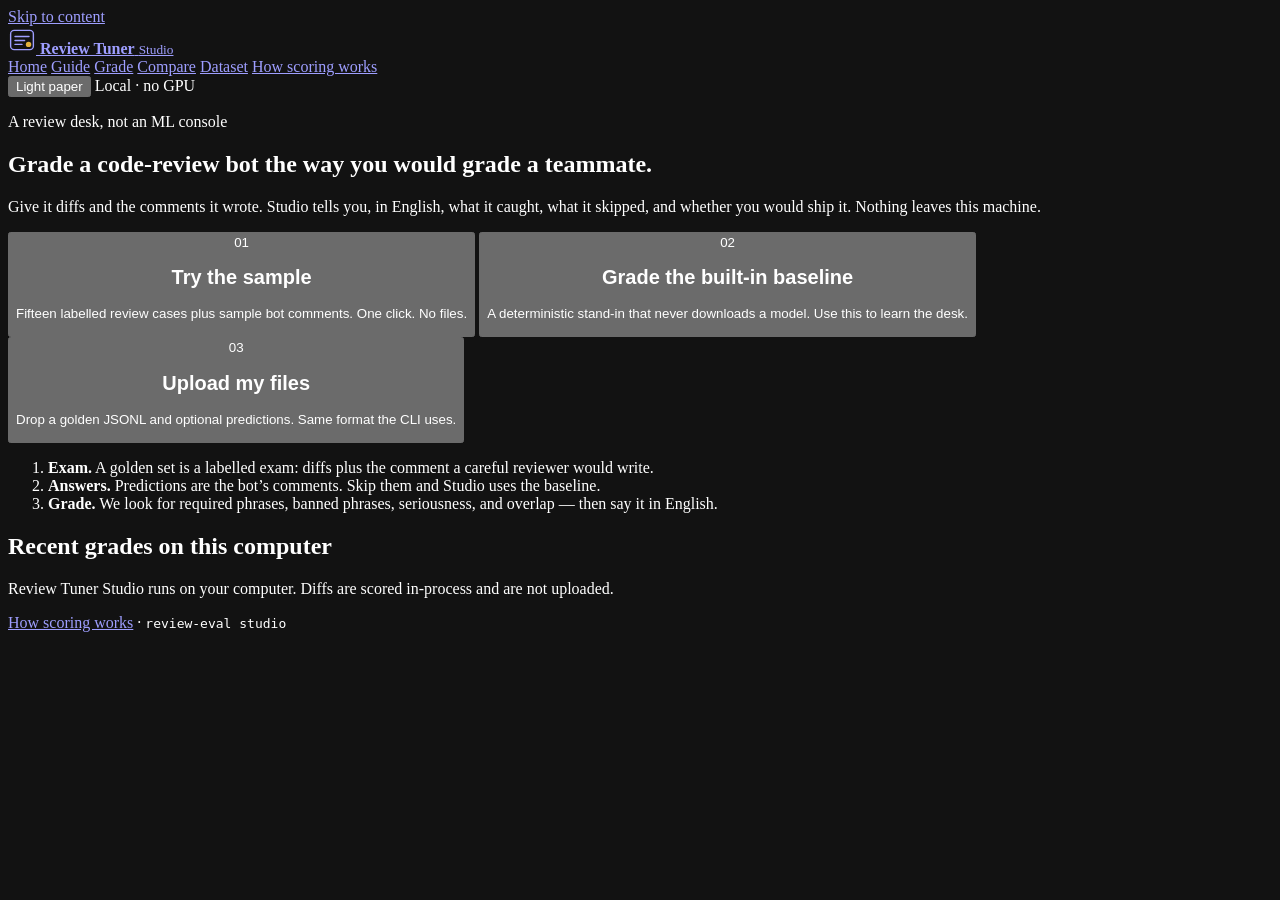
==== src/review_tuner/studio_web/index.html @ aba0672d "Ship Review Tuner Studio 0.6: local eval desk anyone can open Add a stdlib studio UI with sample gra" ====
<!DOCTYPE html>
<html lang="en">
<head>
  <meta charset="utf-8"/>
  <meta name="viewport" content="width=device-width, initial-scale=1"/>
  <meta name="color-scheme" content="dark"/>
  <title>Review Tuner Studio</title>
  <meta name="description" content="Grade a code-review bot the way you would grade a teammate. Local, no GPU required."/>
  <link rel="stylesheet" href="/styles.css"/>
</head>
<body>
  <a class="skip" href="#main">Skip to content</a>
  <div class="grain" aria-hidden="true"></div>
  <div id="toast" class="toast" role="status" aria-live="polite" hidden></div>
  <div id="help-overlay" class="help-overlay" hidden>
    <article class="panel">
      <h2>Keyboard</h2>
      <p><kbd>?</kbd> this sheet · <kbd>J</kbd>/<kbd>K</kbd> examples · <kbd>Esc</kbd> close</p>
      <p>Click a heatmap cell to filter language and severity. Click a table header to sort.</p>
      <button class="primary" type="button" id="help-close">Got it</button>
    </article>
  </div>

  <header class="top">
    <a class="brand" href="#/" aria-label="Review Tuner Studio home">
      <span class="mark" aria-hidden="true">
        <svg viewBox="0 0 32 32" width="28" height="28">
          <rect x="3" y="5" width="26" height="22" rx="4" fill="none" stroke="currentColor" stroke-width="1.6"/>
          <path d="M8 12h16M8 16.5h11M8 21h8" stroke="currentColor" stroke-width="1.6" stroke-linecap="round"/>
          <circle cx="23.5" cy="21" r="3.1" fill="#e3b23c"/>
        </svg>
      </span>
      <span>
        <strong>Review Tuner</strong>
        <small>Studio</small>
      </span>
    </a>
    <nav class="nav" aria-label="Primary">
      <a href="#/" data-nav="home">Home</a>
      <a href="#/guide" data-nav="guide">Guide</a>
      <a href="#/grade" data-nav="grade">Grade</a>
      <a href="#/compare" data-nav="compare">Compare</a>
      <a href="#/dataset" data-nav="dataset">Dataset</a>
      <a href="#/how" data-nav="how">How scoring works</a>
    </nav>
    <div class="top-meta">
      <button class="ghost" type="button" id="theme-toggle" aria-pressed="false">Light paper</button>
      <span class="pill" id="health-pill">Local · no GPU</span>
    </div>
  </header>

  <main id="main">
    <section id="view-home" class="view" data-view="home">
      <p class="kicker">A review desk, not an ML console</p>
      <h1>Grade a code-review bot the way you would grade a teammate.</h1>
      <p class="lede">
        Give it diffs and the comments it wrote. Studio tells you, in English, what it caught,
        what it skipped, and whether you would ship it. Nothing leaves this machine.
      </p>
      <div class="doors">
        <button class="door" data-action="sample" type="button">
          <span class="door-index">01</span>
          <h2>Try the sample</h2>
          <p>Fifteen labelled review cases plus sample bot comments. One click. No files.</p>
        </button>
        <button class="door" data-action="baseline" type="button">
          <span class="door-index">02</span>
          <h2>Grade the built-in baseline</h2>
          <p>A deterministic stand-in that never downloads a model. Use this to learn the desk.</p>
        </button>
        <button class="door" data-action="goto-grade" type="button">
          <span class="door-index">03</span>
          <h2>Upload my files</h2>
          <p>Drop a golden JSONL and optional predictions. Same format the CLI uses.</p>
        </button>
      </div>
      <ol class="steps">
        <li><strong>Exam.</strong> A golden set is a labelled exam: diffs plus the comment a careful reviewer would write.</li>
        <li><strong>Answers.</strong> Predictions are the bot’s comments. Skip them and Studio uses the baseline.</li>
        <li><strong>Grade.</strong> We look for required phrases, banned phrases, seriousness, and overlap — then say it in English.</li>
      </ol>
      <h2 class="subhead">Recent grades on this computer</h2>
      <div id="run-history" class="history"></div>
    </section>

    <section id="view-guide" class="view" hidden data-view="guide">
      <p class="kicker">Guide</p>
      <h1>Four steps. No model required.</h1>
      <ol class="guide-steps">
        <li>
          <h2>1. An exam, not a prompt</h2>
          <p>A golden set is a list of code diffs with the comment a careful reviewer would write, plus a few phrases that comment must mention.</p>
        </li>
        <li>
          <h2>2. The bot’s answers</h2>
          <p>Predictions are those comments. If you do not have a model, Studio uses a built-in baseline that only looks at keywords in the diff.</p>
        </li>
        <li>
          <h2>3. A letter grade, in English</h2>
          <p>We do not require word-for-word match. We ask: did it mention the required facts, avoid banned nits, and get the seriousness right?</p>
        </li>
        <li>
          <h2>4. Open the worst example first</h2>
          <p>The inspector shows the diff, the expected comment, what the bot wrote, and which required phrases it skipped.</p>
        </li>
      </ol>
      <button class="primary" type="button" data-action="sample">Try the sample now</button>
    </section>

    <section id="view-grade" class="view" hidden data-view="grade">
      <p class="kicker">Grade</p>
      <h1>Set the exam, then sit the bot.</h1>
      <form id="grade-form" class="grade-layout">
        <fieldset class="panel">
          <legend>Golden set</legend>
          <p class="hint">The labelled exam. JSONL or a JSON array. Each row needs <code>id</code>, <code>diff</code>, and <code>expected_comment</code>.</p>
          <div class="choice-row">
            <label><input type="radio" name="golden-source" value="sample" checked/> Bundled sample</label>
            <label><input type="radio" name="golden-source" value="file"/> File</label>
            <label><input type="radio" name="golden-source" value="paste"/> Paste</label>
          </div>
          <input id="golden-file" type="file" accept=".jsonl,.json,application/json,text/plain" hidden/>
          <textarea id="golden-paste" class="code-input" hidden rows="10" placeholder='{"id":"ex-1","language":"python","file_path":"a.py","context":"...","diff":"...","expected_comment":"...","severity":"high","tags":["security"],"rubric":{"must_mention":["auth"],"avoid":["style"]}}'></textarea>
          <p class="hint" id="golden-paste-status" hidden></p>
        </fieldset>
        <fieldset class="panel">
          <legend>What wrote the comments?</legend>
          <p class="hint">Leave this on baseline if you do not have a model yet. Anyone can complete a run.</p>
          <div class="choice-row">
            <label><input type="radio" name="pred-source" value="baseline" checked/> Built-in baseline</label>
            <label><input type="radio" name="pred-source" value="sample"/> Sample predictions</label>
            <label><input type="radio" name="pred-source" value="file"/> File</label>
            <label><input type="radio" name="pred-source" value="paste"/> Paste</label>
          </div>
          <input id="pred-file" type="file" accept=".jsonl,.json,application/json,text/plain" hidden/>
          <textarea id="pred-paste" class="code-input" hidden rows="8" placeholder='{"id":"ex-1","prediction":"Please restore the expires_at check.","severity":"high","tags":["security"]}'></textarea>
          <p class="hint" id="pred-paste-status" hidden></p>
        </fieldset>
        <fieldset class="panel advanced-box">
          <legend>Filters &amp; gate <span class="quiet">(optional)</span></legend>
          <div class="field-grid">
            <label>Language <input name="language" type="text" placeholder="python"/></label>
            <label>Severity <input name="severity" type="text" placeholder="high"/></label>
            <label>Tag <input name="tag" type="text" placeholder="security"/></label>
            <label>Pass if overall ≥ <input name="threshold" type="number" min="0" max="1" step="0.01" value="0.60"/></label>
          </div>
        </fieldset>
        <div class="run-row">
          <button class="primary" type="submit">Grade this run</button>
          <p class="hint" id="grade-status" role="status"></p>
        </div>
      </form>
    </section>

    <section id="view-run" class="view" hidden data-view="run">
      <p class="kicker">Results</p>
      <div id="run-hero" class="hero"></div>
      <p id="run-story" class="story"></p>
      <div class="run-actions">
        <button class="ghost" type="button" id="copy-story">Copy the English summary</button>
        <button class="ghost" type="button" id="download-run">Download this run as JSON</button>
        <button class="ghost" type="button" id="download-html">Download HTML report</button>
        <button class="ghost" type="button" id="download-badge">Download badge SVG</button>
        <span class="hint" id="run-keys">Keys: <kbd>J</kbd> next · <kbd>K</kbd> previous · <kbd>Esc</kbd> close inspector</span>
      </div>
      <div id="run-warning" class="banner" hidden></div>
      <label class="gate-slider">Pass if overall ≥ <strong id="gate-value">60%</strong>
        <input id="gate-slider" type="range" min="0" max="100" value="60"/>
      </label>
      <div id="histogram" class="histogram"></div>
      <div id="by-tag" class="chips"></div>
      <div id="confusion" class="table-wrap"></div>
      <div class="split">
        <article id="start-here" class="panel start-here"></article>
        <article class="panel">
          <h2>Required phrases the bot skipped</h2>
          <div id="missed-phrases" class="chips"></div>
          <h2 class="subhead">Language × seriousness</h2>
          <div id="heatmap" class="heatmap"></div>
        </article>
      </div>
      <article class="panel">
        <div class="table-head">
          <h2>Every example</h2>
          <div class="filters">
            <label class="sr">Filter by language <input id="filter-language" type="text" placeholder="language"/></label>
            <label class="sr">Filter by severity <input id="filter-severity" type="text" placeholder="severity"/></label>
            <label class="sr">Filter by tag <input id="filter-tag" type="text" placeholder="tag"/></label>
            <label class="sr">Find an id <input id="filter-id" type="search" placeholder="golden-00"/></label>
            <label class="check"><input id="filter-failures" type="checkbox"/> Failures only</label>
          </div>
        </div>
        <div class="table-wrap">
          <table id="example-table">
            <thead>
              <tr>
                <th data-sort="id">ID</th>
                <th data-sort="language">Lang</th>
                <th data-sort="severity">Severity</th>
                <th data-sort="verdict">Verdict</th>
                <th data-sort="grade">Grade</th>
                <th data-sort="must_mention_recall">Required</th>
                <th data-sort="composite">Overall</th>
              </tr>
            </thead>
            <tbody></tbody>
          </table>
        </div>
      </article>
      <aside id="inspector" class="inspector" hidden></aside>
      <details class="panel advanced-metrics">
        <summary>Advanced numbers</summary>
        <p class="hint">These are the ingredients of the letter grade. You do not need them to use Studio.</p>
        <div id="metric-table"></div>
      </details>
    </section>

    <section id="view-compare" class="view" hidden data-view="compare">
      <p class="kicker">Compare</p>
      <h1>Did this run get better or worse?</h1>
      <form id="compare-form" class="grade-layout">
        <fieldset class="panel">
          <legend>Golden set</legend>
          <div class="choice-row">
            <label><input type="radio" name="cmp-golden" value="sample" checked/> Bundled sample</label>
            <label><input type="radio" name="cmp-golden" value="file"/> File</label>
          </div>
          <input id="cmp-golden-file" type="file" accept=".jsonl,.json,text/plain"/>
        </fieldset>
        <fieldset class="panel">
          <legend>Predictions A</legend>
          <p class="hint">Often the previous adapter, or the baseline.</p>
          <input id="cmp-a-file" type="file" accept=".jsonl,.json,text/plain"/>
        </fieldset>
        <fieldset class="panel">
          <legend>Predictions B</legend>
          <p class="hint">The new comments you hope are better.</p>
          <input id="cmp-b-file" type="file" accept=".jsonl,.json,text/plain"/>
        </fieldset>
        <div class="run-row">
          <button class="primary" type="submit">Compare A → B</button>
          <button class="ghost" type="button" id="compare-sample">Compare sample vs baseline</button>
        </div>
      </form>
      <p class="hint">No files? Use “Compare sample vs baseline” — that is the one-click tour.</p>
      <div id="compare-out"></div>
    </section>

    <section id="view-dataset" class="view" hidden data-view="dataset">
      <p class="kicker">Dataset</p>
      <h1>Is this golden set ready to grade against?</h1>
      <p class="lede">The linter catches duplicate ids, empty diffs, and required phrases that are also banned. Warnings are suggestions, not blockers.</p>
      <form id="lint-form" class="grade-layout">
        <fieldset class="panel">
          <legend>Golden JSONL</legend>
          <div class="choice-row">
            <label><input type="radio" name="lint-source" value="sample" checked/> Bundled sample</label>
            <label><input type="radio" name="lint-source" value="file"/> File</label>
            <label><input type="radio" name="lint-source" value="paste"/> Paste</label>
          </div>
          <input id="lint-file" type="file" accept=".jsonl,.json,text/plain" hidden/>
          <textarea id="lint-paste" class="code-input" hidden rows="12"></textarea>
          <p class="hint" id="lint-paste-status" hidden></p>
          <div class="run-row">
            <button class="primary" type="submit">Lint dataset</button>
            <button class="ghost" type="button" id="starter-row">Insert a starter row</button>
          </div>
        </fieldset>
      </form>
      <div id="lint-out"></div>
    </section>

    <section id="view-how" class="view" hidden data-view="how">
      <p class="kicker">How scoring works</p>
      <h1>Plain language first, then the formula.</h1>
      <div id="glossary" class="glossary"></div>
      <article class="panel">
        <h2>The overall number</h2>
        <p>
          Exact string match is too brittle for review comments, so Studio mixes several signals.
          Required phrases carry more weight than word overlap, because catching the bug matters more
          than sounding like the reference sentence.
        </p>
        <div id="weights" class="weights"></div>
      </article>
      <article class="panel">
        <h2>What “must mention” actually does</h2>
        <p>
          We lowercase the comment, turn punctuation into spaces, and ask whether each required phrase
          appears as a substring. “Expired refresh tokens” matches “this no longer rejects expired refresh tokens”.
          It will not match a clever paraphrase that never uses those words — that is a known limit, not a secret.
        </p>
      </article>
    </section>
  </main>

  <footer class="foot">
    <p>Review Tuner Studio runs on your computer. Diffs are scored in-process and are not uploaded.</p>
    <p><a href="#/how">How scoring works</a> · <code>review-eval studio</code></p>
  </footer>

  <script src="/app.js"></script>
</body>
</html>
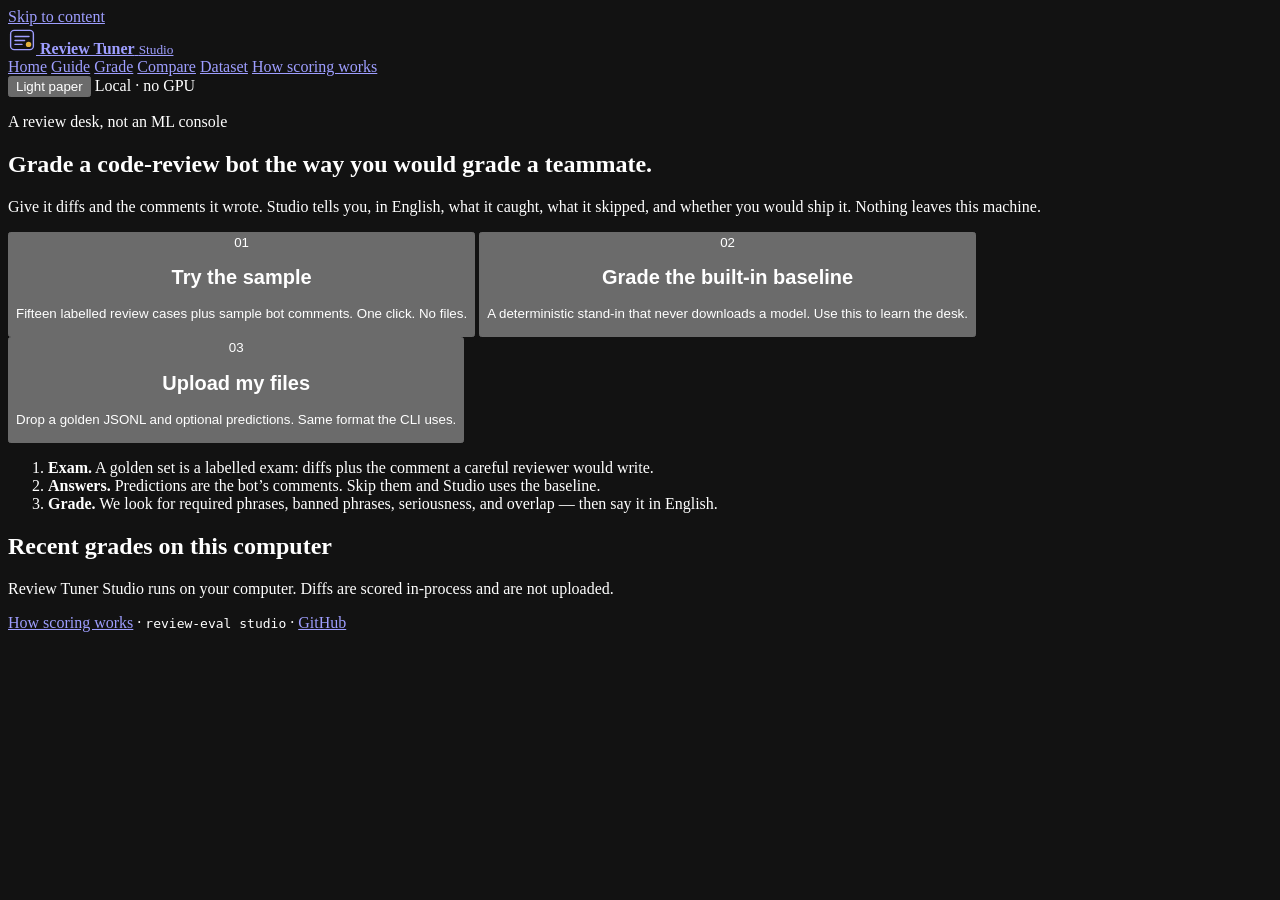
==== commit 2ecf540a: "Point README and studio at the GitHub main product Clone URL, version 0.6.1, and a GitHub link in th" ====
--- a/src/review_tuner/studio_web/index.html
+++ b/src/review_tuner/studio_web/index.html
@@ -296,7 +296,8 @@
 
   <footer class="foot">
     <p>Review Tuner Studio runs on your computer. Diffs are scored in-process and are not uploaded.</p>
-    <p><a href="#/how">How scoring works</a> · <code>review-eval studio</code></p>
+    <p><a href="#/how">How scoring works</a> · <code>review-eval studio</code> ·
+      <a href="https://github.com/Sebby1770/qlora-code-review-eval-harness">GitHub</a></p>
   </footer>
 
   <script src="/app.js"></script>
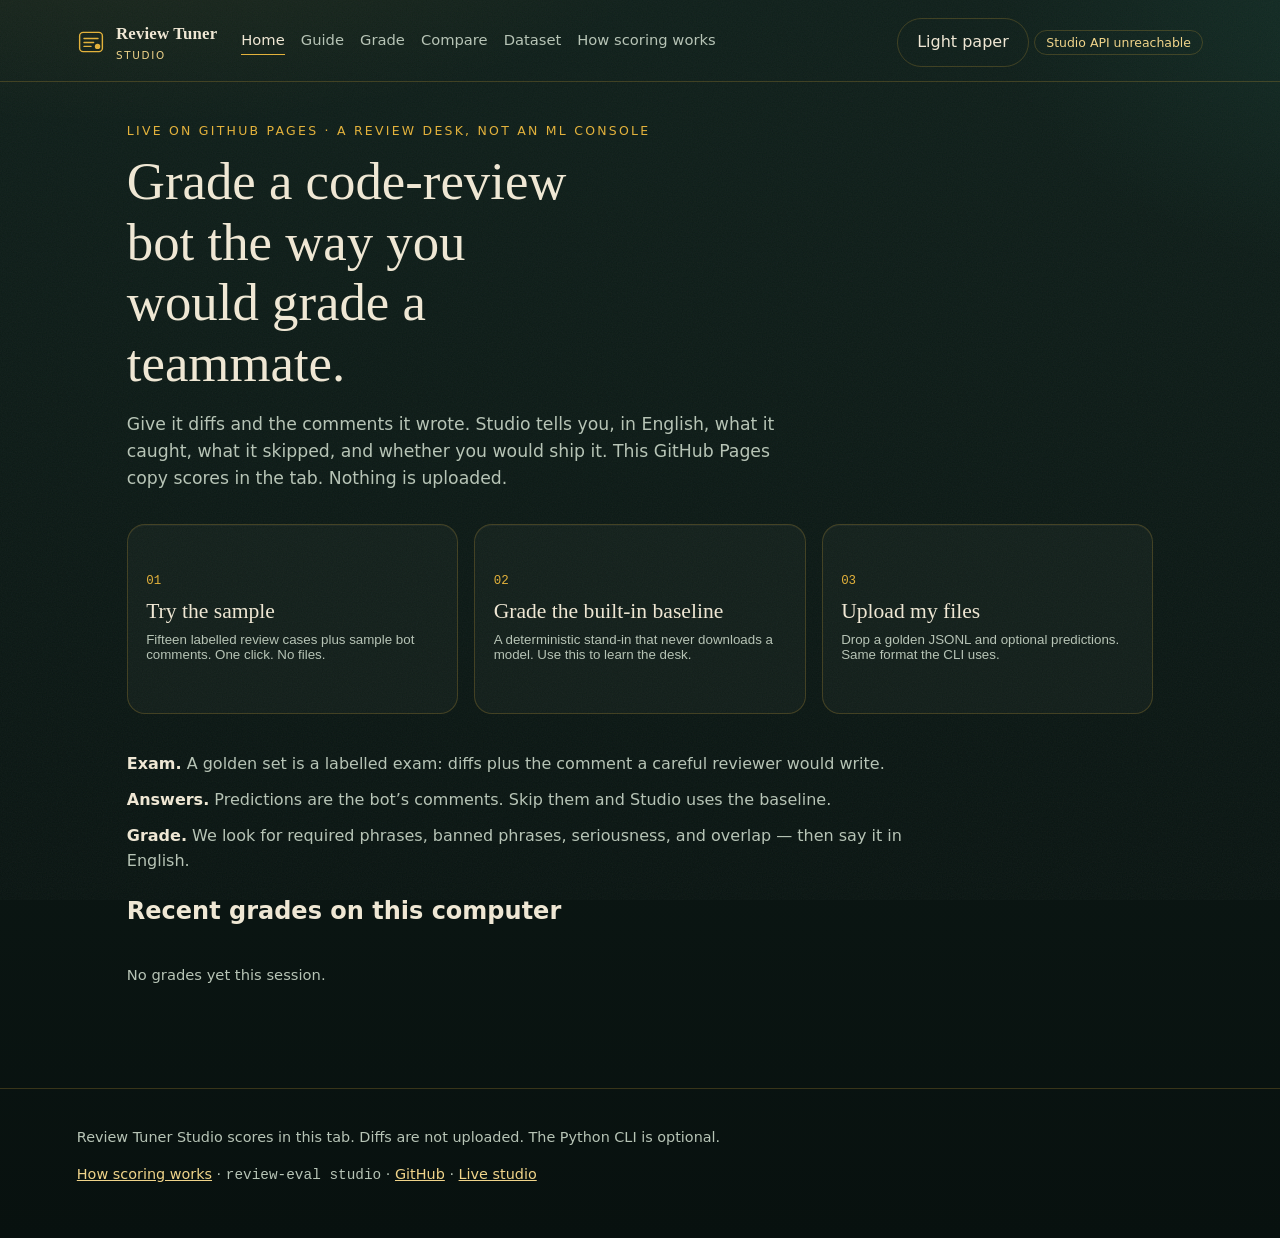
==== commit 5f251b24: "Ship GitHub Pages studio and static eval 0.7.0 The Pages copy scores in the browser, including sampl" ====
--- a/src/review_tuner/studio_web/index.html
+++ b/src/review_tuner/studio_web/index.html
@@ -6,7 +6,12 @@
   <meta name="color-scheme" content="dark"/>
   <title>Review Tuner Studio</title>
   <meta name="description" content="Grade a code-review bot the way you would grade a teammate. Local, no GPU required."/>
-  <link rel="stylesheet" href="/styles.css"/>
+  <meta name="theme-color" content="#121417"/>
+  <meta property="og:title" content="Review Tuner Studio"/>
+  <meta property="og:description" content="Grade a code-review bot in your browser. No GPU. Nothing is uploaded."/>
+  <meta property="og:url" content="https://sebby1770.github.io/qlora-code-review-eval-harness/"/>
+  <link rel="icon" href="data:image/svg+xml,%3Csvg xmlns='http://www.w3.org/2000/svg' viewBox='0 0 32 32'%3E%3Crect width='32' height='32' rx='8' fill='%23121417'/%3E%3Cpath d='M8 12h16M8 16.5h11M8 21h8' stroke='%23e3b23c' stroke-width='2' fill='none'/%3E%3C/svg%3E"/>
+  <link rel="stylesheet" href="styles.css"/>
 </head>
 <body>
   <a class="skip" href="#main">Skip to content</a>
@@ -51,11 +56,12 @@
 
   <main id="main">
     <section id="view-home" class="view" data-view="home">
-      <p class="kicker">A review desk, not an ML console</p>
+      <p class="kicker">Live on GitHub Pages · a review desk, not an ML console</p>
       <h1>Grade a code-review bot the way you would grade a teammate.</h1>
       <p class="lede">
         Give it diffs and the comments it wrote. Studio tells you, in English, what it caught,
-        what it skipped, and whether you would ship it. Nothing leaves this machine.
+        what it skipped, and whether you would ship it. This GitHub Pages copy scores in the tab.
+        Nothing is uploaded.
       </p>
       <div class="doors">
         <button class="door" data-action="sample" type="button">
@@ -295,11 +301,13 @@
   </main>
 
   <footer class="foot">
-    <p>Review Tuner Studio runs on your computer. Diffs are scored in-process and are not uploaded.</p>
+    <p>Review Tuner Studio scores in this tab. Diffs are not uploaded. The Python CLI is optional.</p>
     <p><a href="#/how">How scoring works</a> · <code>review-eval studio</code> ·
-      <a href="https://github.com/Sebby1770/qlora-code-review-eval-harness">GitHub</a></p>
+      <a href="https://github.com/Sebby1770/qlora-code-review-eval-harness">GitHub</a> ·
+      <a href="https://sebby1770.github.io/qlora-code-review-eval-harness/">Live studio</a></p>
   </footer>
 
-  <script src="/app.js"></script>
+  <script src="eval-engine.js"></script>
+  <script src="app.js"></script>
 </body>
 </html>
--- a/src/review_tuner/studio_web/styles.css
+++ b/src/review_tuner/studio_web/styles.css
@@ -0,0 +1,618 @@
+:root {
+  color-scheme: dark;
+  --desk: #08110f;
+  --desk-2: #10201b;
+  --ink: #efe7d4;
+  --muted: #b7c4b6;
+  --rule: rgba(227, 178, 60, 0.22);
+  --paper: #f4efe2;
+  --paper-ink: #1b241c;
+  --paper-muted: #5c6759;
+  --forest: #1f6f5b;
+  --forest-2: #2f9a7c;
+  --amber: #e3b23c;
+  --amber-2: #f0d48a;
+  --miss: #d46a52;
+  --hit: #3d9a72;
+  --shadow: 0 24px 60px rgba(0, 0, 0, 0.35);
+  --serif: "Iowan Old Style", "Palatino Linotype", Palatino, "Times New Roman", serif;
+  --sans: "Segoe UI", "Avenir Next", "Trebuchet MS", system-ui, sans-serif;
+  --mono: "IBM Plex Mono", ui-monospace, Menlo, Consolas, monospace;
+}
+
+* { box-sizing: border-box; }
+
+html, body {
+  margin: 0;
+  min-height: 100%;
+}
+
+body {
+  font-family: var(--sans);
+  background:
+    radial-gradient(1200px 500px at 10% -10%, rgba(227, 178, 60, 0.08), transparent 50%),
+    radial-gradient(900px 600px at 110% 0%, rgba(47, 154, 124, 0.12), transparent 46%),
+    linear-gradient(180deg, var(--desk-2), var(--desk));
+  color: var(--ink);
+  line-height: 1.55;
+}
+
+body.theme-light {
+  --desk: #efe7d4;
+  --desk-2: #f7f1e3;
+  --ink: #1b241c;
+  --muted: #5c6759;
+  --rule: rgba(31, 111, 91, 0.22);
+  --paper: #fffdf8;
+  --paper-ink: #1b241c;
+  --paper-muted: #5c6759;
+  background: linear-gradient(180deg, #f7f1e3, #efe7d4);
+}
+
+.grain {
+  pointer-events: none;
+  position: fixed;
+  inset: 0;
+  opacity: 0.09;
+  background-image: url("data:image/svg+xml,%3Csvg xmlns='http://www.w3.org/2000/svg' width='180' height='180'%3E%3Cfilter id='n'%3E%3CfeTurbulence type='fractalNoise' baseFrequency='.8' numOctaves='3' stitchTiles='stitch'/%3E%3C/filter%3E%3Crect width='180' height='180' filter='url(%23n)' opacity='.55'/%3E%3C/svg%3E");
+  z-index: 0;
+}
+
+.skip {
+  position: absolute;
+  left: -999px;
+  top: 0;
+}
+.skip:focus {
+  left: 12px;
+  top: 12px;
+  z-index: 20;
+  background: var(--amber);
+  color: #111;
+  padding: 0.4rem 0.7rem;
+}
+
+.top {
+  position: relative;
+  z-index: 2;
+  display: flex;
+  align-items: center;
+  gap: 1.5rem;
+  padding: 1.1rem 6vw 0.9rem;
+  border-bottom: 1px solid var(--rule);
+}
+
+.brand {
+  display: flex;
+  align-items: center;
+  gap: 0.7rem;
+  color: inherit;
+  text-decoration: none;
+}
+.brand strong {
+  display: block;
+  font-family: var(--serif);
+  font-size: 1.05rem;
+  letter-spacing: 0.01em;
+}
+.brand small {
+  display: block;
+  color: var(--amber-2);
+  letter-spacing: 0.16em;
+  text-transform: uppercase;
+  font-size: 0.65rem;
+}
+.mark { color: var(--amber); display: flex; }
+
+.nav {
+  display: flex;
+  flex-wrap: wrap;
+  gap: 0.2rem 1rem;
+}
+.nav a {
+  color: var(--muted);
+  text-decoration: none;
+  font-size: 0.92rem;
+  padding-bottom: 0.15rem;
+  border-bottom: 1px solid transparent;
+}
+.nav a.active, .nav a:hover {
+  color: var(--ink);
+  border-bottom-color: var(--amber);
+}
+
+.top-meta { margin-left: auto; }
+.pill {
+  border: 1px solid var(--rule);
+  border-radius: 999px;
+  padding: 0.25rem 0.7rem;
+  font-size: 0.78rem;
+  color: var(--amber-2);
+}
+
+main {
+  position: relative;
+  z-index: 1;
+  max-width: 1180px;
+  margin: 0 auto;
+  padding: 2.4rem 6vw 4rem;
+}
+
+.kicker {
+  font-size: 0.78rem;
+  letter-spacing: 0.18em;
+  text-transform: uppercase;
+  color: var(--amber);
+  margin: 0 0 0.7rem;
+}
+
+h1 {
+  font-family: var(--serif);
+  font-weight: 500;
+  font-size: clamp(2rem, 4.4vw, 3.3rem);
+  line-height: 1.15;
+  margin: 0 0 1rem;
+  max-width: 18ch;
+}
+
+.lede {
+  max-width: 62ch;
+  color: var(--muted);
+  font-size: 1.08rem;
+  margin-bottom: 2rem;
+}
+
+.doors {
+  display: grid;
+  grid-template-columns: repeat(3, 1fr);
+  gap: 1rem;
+  margin: 2rem 0 2.4rem;
+}
+
+.door {
+  text-align: left;
+  background: rgba(244, 239, 226, 0.03);
+  border: 1px solid var(--rule);
+  color: inherit;
+  padding: 1.2rem 1.15rem 1.3rem;
+  border-radius: 18px;
+  cursor: pointer;
+  min-height: 190px;
+  box-shadow: inset 0 1px 0 rgba(255,255,255,0.04);
+}
+.door:hover, .door:focus-visible {
+  border-color: var(--amber);
+  transform: translateY(-2px);
+}
+.door-index {
+  display: block;
+  color: var(--amber);
+  font-family: var(--mono);
+  font-size: 0.78rem;
+  margin-bottom: 0.7rem;
+}
+.door h2 {
+  font-family: var(--serif);
+  font-size: 1.35rem;
+  margin: 0 0 0.5rem;
+  font-weight: 500;
+}
+.door p { margin: 0; color: var(--muted); }
+
+.steps {
+  padding: 0;
+  list-style: none;
+  display: grid;
+  gap: 0.7rem;
+  max-width: 80ch;
+}
+.steps li {
+  padding-left: 0;
+  color: var(--muted);
+}
+.steps strong { color: var(--ink); }
+
+.grade-layout {
+  display: grid;
+  gap: 1rem;
+}
+
+.panel {
+  background: rgba(244, 239, 226, 0.04);
+  border: 1px solid var(--rule);
+  border-radius: 18px;
+  padding: 1.1rem 1.15rem 1.2rem;
+}
+
+.panel h2, fieldset legend {
+  font-family: var(--serif);
+  font-size: 1.2rem;
+  margin: 0 0 0.45rem;
+}
+
+.hint, .quiet { color: var(--muted); font-size: 0.92rem; }
+.subhead { margin-top: 1.2rem; }
+
+.choice-row {
+  display: flex;
+  flex-wrap: wrap;
+  gap: 0.7rem 1.1rem;
+  margin: 0.6rem 0 0.8rem;
+}
+
+.code-input, input[type="text"], input[type="number"], input[type="file"] {
+  width: 100%;
+  background: #07110e;
+  color: var(--ink);
+  border: 1px solid var(--rule);
+  border-radius: 10px;
+  padding: 0.55rem 0.7rem;
+  font: 0.9rem/1.45 var(--mono);
+}
+
+.code-input { min-height: 160px; }
+
+.field-grid {
+  display: grid;
+  grid-template-columns: repeat(4, 1fr);
+  gap: 0.8rem;
+}
+.field-grid label { font-size: 0.85rem; color: var(--muted); }
+
+.run-row {
+  display: flex;
+  align-items: center;
+  gap: 1rem;
+  flex-wrap: wrap;
+}
+
+.primary, .ghost {
+  font: inherit;
+  border-radius: 999px;
+  padding: 0.7rem 1.2rem;
+  cursor: pointer;
+}
+.primary {
+  background: var(--amber);
+  color: #1a1404;
+  border: 0;
+  font-weight: 650;
+}
+.primary:hover { filter: brightness(1.05); }
+.ghost {
+  background: transparent;
+  color: var(--ink);
+  border: 1px solid var(--rule);
+}
+
+.hero {
+  display: grid;
+  grid-template-columns: auto 1fr;
+  gap: 1.4rem;
+  align-items: center;
+  background: var(--paper);
+  color: var(--paper-ink);
+  border-radius: 24px;
+  padding: 1.4rem 1.5rem;
+  box-shadow: var(--shadow);
+  margin-bottom: 1.2rem;
+}
+
+.letter {
+  font-family: var(--serif);
+  font-size: 6.2rem;
+  line-height: 0.8;
+  color: #1f6f5b;
+  min-width: 1.1ch;
+}
+.letter.fail { color: #9b3b2a; }
+.letter.weak { color: #9a6b12; }
+
+.hero h2 {
+  margin: 0 0 0.3rem;
+  font-size: 1.6rem;
+}
+.hero p { margin: 0.2rem 0; color: var(--paper-muted); }
+.hero .meta { font-family: var(--mono); font-size: 0.85rem; }
+
+.story {
+  font-size: 1.12rem;
+  max-width: 74ch;
+  margin: 0 0 1.4rem;
+}
+
+.banner {
+  background: rgba(212, 106, 82, 0.12);
+  border: 1px solid rgba(212, 106, 82, 0.4);
+  color: #f3c7bb;
+  border-radius: 12px;
+  padding: 0.7rem 0.9rem;
+  margin-bottom: 1rem;
+}
+
+.split {
+  display: grid;
+  grid-template-columns: 1.1fr 0.9fr;
+  gap: 1rem;
+  margin-bottom: 1rem;
+}
+
+.start-here h2 { color: var(--amber-2); }
+
+.chips, #missed-phrases {
+  display: flex;
+  flex-wrap: wrap;
+  gap: 0.4rem;
+}
+.chip {
+  display: inline-flex;
+  align-items: center;
+  border-radius: 999px;
+  padding: 0.18rem 0.6rem;
+  font-size: 0.8rem;
+  border: 1px solid var(--rule);
+}
+.chip.hit { background: rgba(61, 154, 114, 0.18); color: #b6ebcf; }
+.chip.miss { background: rgba(212, 106, 82, 0.16); color: #f6c4b8; }
+.chip.ban { background: rgba(227, 178, 60, 0.14); color: var(--amber-2); }
+
+.heatmap {
+  display: grid;
+  gap: 0.35rem;
+  margin-top: 0.6rem;
+}
+.heat-row { display: grid; gap: 0.35rem; align-items: center; }
+.heat-cell {
+  min-height: 42px;
+  border-radius: 8px;
+  display: flex;
+  align-items: center;
+  justify-content: center;
+  font-size: 0.78rem;
+  font-family: var(--mono);
+  color: #08110f;
+}
+.heat-lab { color: var(--muted); font-size: 0.78rem; }
+
+.table-head {
+  display: flex;
+  justify-content: space-between;
+  gap: 1rem;
+  align-items: end;
+  flex-wrap: wrap;
+}
+.filters { display: flex; gap: 0.6rem; flex-wrap: wrap; }
+.filters input { width: 140px; }
+.check { color: var(--muted); font-size: 0.9rem; display: flex; gap: 0.35rem; align-items: center; }
+
+.table-wrap { overflow: auto; margin-top: 0.7rem; }
+table { width: 100%; border-collapse: collapse; }
+th, td {
+  text-align: left;
+  padding: 0.55rem 0.45rem;
+  border-bottom: 1px solid var(--rule);
+  font-size: 0.9rem;
+}
+th {
+  color: var(--muted);
+  font-size: 0.72rem;
+  letter-spacing: 0.08em;
+  text-transform: uppercase;
+}
+tbody tr { cursor: pointer; }
+tbody tr:hover, tbody tr.active { background: rgba(227, 178, 60, 0.08); }
+.num { font-variant-numeric: tabular-nums; font-family: var(--mono); font-size: 0.85rem; }
+
+.inspector {
+  margin-top: 1rem;
+  background: var(--paper);
+  color: var(--paper-ink);
+  border-radius: 20px;
+  padding: 1.2rem;
+  box-shadow: var(--shadow);
+}
+.inspector h2 { font-family: var(--serif); margin-top: 0; }
+.inspector-grid {
+  display: grid;
+  grid-template-columns: 1.15fr 0.85fr;
+  gap: 1rem;
+}
+.diff {
+  margin: 0;
+  background: #14201c;
+  color: #d7e6df;
+  border-radius: 12px;
+  padding: 0.7rem;
+  overflow: auto;
+  font: 12px/1.45 var(--mono);
+  max-height: 360px;
+}
+.diff-line.add { background: #163528; color: #b7e3c6; }
+.diff-line.del { background: #3a221d; color: #f0b4aa; }
+.diff-line.hunk, .diff-line.meta { color: #8fb4c0; }
+.comment {
+  background: rgba(27, 36, 28, 0.05);
+  border-radius: 10px;
+  padding: 0.7rem 0.8rem;
+}
+.waterfall { display: grid; gap: 0.35rem; }
+.bar-row { display: grid; grid-template-columns: 9.5rem 1fr auto; gap: 0.5rem; align-items: center; font-size: 0.82rem; }
+.bar {
+  height: 8px;
+  background: #d7ddd2;
+  border-radius: 99px;
+  overflow: hidden;
+}
+.bar > span {
+  display: block;
+  height: 100%;
+  background: var(--forest);
+}
+
+.glossary {
+  display: grid;
+  grid-template-columns: repeat(2, 1fr);
+  gap: 0.8rem;
+  margin: 1.2rem 0 1.4rem;
+}
+.glossary article {
+  background: rgba(244, 239, 226, 0.04);
+  border: 1px solid var(--rule);
+  border-radius: 16px;
+  padding: 0.95rem 1rem;
+}
+.glossary h3 {
+  margin: 0 0 0.35rem;
+  font-family: var(--serif);
+  font-size: 1.15rem;
+}
+
+.weights { display: grid; gap: 0.45rem; }
+.weight-row {
+  display: grid;
+  grid-template-columns: 8rem 1fr;
+  gap: 0.7rem;
+  align-items: center;
+}
+.weight-row b { font-family: var(--mono); font-size: 0.85rem; color: var(--amber-2); }
+
+.delta-good { color: #8ee0b8; }
+.delta-bad { color: #f0b4aa; }
+
+.toast {
+  position: fixed;
+  z-index: 30;
+  right: 1.2rem;
+  bottom: 1.2rem;
+  max-width: 28rem;
+  background: var(--paper);
+  color: var(--paper-ink);
+  border-radius: 12px;
+  padding: 0.75rem 0.95rem;
+  box-shadow: var(--shadow);
+}
+.toast.error { background: #3a221d; color: #f6c4b8; }
+
+.run-actions {
+  display: flex;
+  flex-wrap: wrap;
+  gap: 0.6rem;
+  align-items: center;
+  margin: 0 0 1.1rem;
+}
+kbd {
+  font-family: var(--mono);
+  font-size: 0.78rem;
+  border: 1px solid var(--rule);
+  border-radius: 4px;
+  padding: 0.05rem 0.35rem;
+}
+
+mark.hit { background: rgba(61, 154, 114, 0.35); color: inherit; padding: 0 0.1em; }
+mark.miss { background: rgba(212, 106, 82, 0.35); color: inherit; padding: 0 0.1em; }
+mark.ban { background: rgba(227, 178, 60, 0.4); color: inherit; padding: 0 0.1em; }
+
+.inspector-nav {
+  display: flex;
+  gap: 0.5rem;
+  margin: 0 0 0.8rem;
+}
+.comment { white-space: pre-wrap; }
+.coverage {
+  display: grid;
+  grid-template-columns: repeat(3, 1fr);
+  gap: 0.7rem;
+  margin: 0.8rem 0 1rem;
+}
+.coverage h3 { margin: 0 0 0.3rem; font-size: 0.95rem; }
+.busy { opacity: 0.65; pointer-events: none; }
+
+.guide-steps {
+  list-style: none;
+  padding: 0;
+  display: grid;
+  gap: 0.9rem;
+  max-width: 70ch;
+}
+.guide-steps h2 { font-family: var(--serif); margin: 0 0 0.3rem; font-size: 1.25rem; }
+.history { display: grid; gap: 0.5rem; margin: 0.6rem 0 1.4rem; }
+.history button {
+  text-align: left;
+  background: rgba(244, 239, 226, 0.04);
+  border: 1px solid var(--rule);
+  color: inherit;
+  border-radius: 12px;
+  padding: 0.7rem 0.85rem;
+  cursor: pointer;
+}
+.histogram {
+  display: grid;
+  grid-template-columns: repeat(5, 1fr);
+  gap: 0.45rem;
+  margin: 0 0 1rem;
+}
+.hist-cell {
+  background: rgba(244, 239, 226, 0.06);
+  border: 1px solid var(--rule);
+  border-radius: 10px;
+  padding: 0.55rem 0.4rem;
+  text-align: center;
+}
+.hist-cell strong { display: block; font-family: var(--serif); font-size: 1.4rem; }
+.gate-slider {
+  display: grid;
+  gap: 0.35rem;
+  max-width: 420px;
+  margin: 0 0 1rem;
+  color: var(--muted);
+}
+.gate-slider input { width: 100%; }
+
+.help-overlay {
+  position: fixed;
+  inset: 0;
+  z-index: 40;
+  background: rgba(8, 17, 15, 0.72);
+  display: grid;
+  place-items: center;
+  padding: 1.5rem;
+}
+.help-overlay[hidden] { display: none; }
+.help-overlay .panel { max-width: 28rem; }
+.hist-cell .bar {
+  height: 8px;
+  background: #d7ddd2;
+  border-radius: 99px;
+  overflow: hidden;
+  margin-top: 0.35rem;
+}
+.hist-cell .bar > span {
+  display: block;
+  height: 100%;
+  background: var(--forest);
+}
+th[data-sort] { cursor: pointer; }
+
+.foot {
+  position: relative;
+  z-index: 1;
+  padding: 1.4rem 6vw 2.4rem;
+  color: var(--muted);
+  font-size: 0.9rem;
+  border-top: 1px solid var(--rule);
+}
+.foot a { color: var(--amber-2); }
+
+.sr { display: flex; flex-direction: column; gap: 0.25rem; color: var(--muted); font-size: 0.82rem; }
+
+@media (max-width: 960px) {
+  .doors, .split, .inspector-grid, .glossary, .field-grid, .coverage { grid-template-columns: 1fr; }
+  .hero { grid-template-columns: 1fr; }
+  .letter { font-size: 4.4rem; }
+  .top { flex-wrap: wrap; }
+  .top-meta { margin-left: 0; }
+}
+
+@media (prefers-reduced-motion: reduce) {
+  .door { transform: none; }
+}
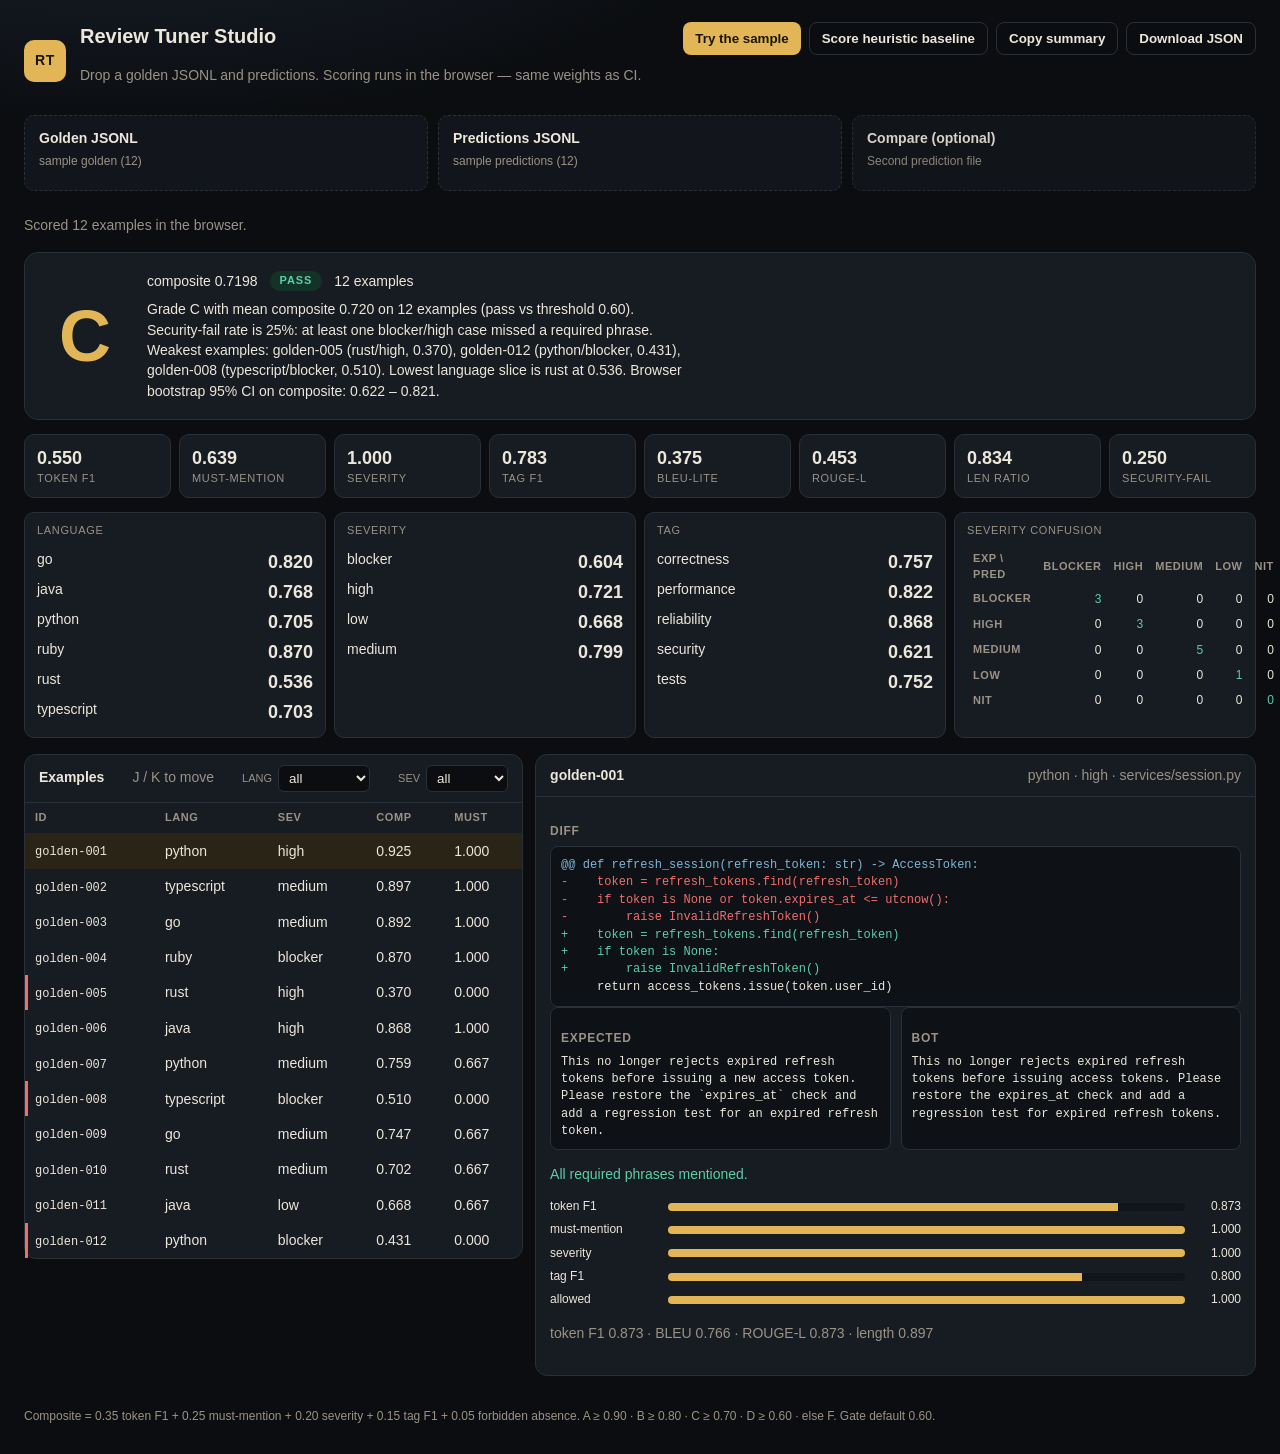
==== commit 8794b8b6: "Ship Review Tuner Studio 0.9.0 Browser scoring with letter grades, bootstrap CI, confusion matrix, f" ====
--- a/src/review_tuner/studio_web/index.html
+++ b/src/review_tuner/studio_web/index.html
@@ -1,310 +1,107 @@
 <!DOCTYPE html>
 <html lang="en">
 <head>
-  <meta charset="utf-8"/>
-  <meta name="viewport" content="width=device-width, initial-scale=1"/>
-  <meta name="color-scheme" content="dark"/>
+  <meta charset="utf-8">
+  <meta name="viewport" content="width=device-width, initial-scale=1">
   <title>Review Tuner Studio</title>
-  <meta name="description" content="Grade a code-review bot the way you would grade a teammate. Local, no GPU required."/>
-  <meta name="theme-color" content="#121417"/>
-  <meta property="og:title" content="Review Tuner Studio"/>
-  <meta property="og:description" content="Grade a code-review bot in your browser. No GPU. Nothing is uploaded."/>
-  <meta property="og:url" content="https://sebby1770.github.io/qlora-code-review-eval-harness/"/>
-  <link rel="icon" href="data:image/svg+xml,%3Csvg xmlns='http://www.w3.org/2000/svg' viewBox='0 0 32 32'%3E%3Crect width='32' height='32' rx='8' fill='%23121417'/%3E%3Cpath d='M8 12h16M8 16.5h11M8 21h8' stroke='%23e3b23c' stroke-width='2' fill='none'/%3E%3C/svg%3E"/>
-  <link rel="stylesheet" href="styles.css"/>
+  <link rel="stylesheet" href="styles.css">
 </head>
 <body>
-  <a class="skip" href="#main">Skip to content</a>
-  <div class="grain" aria-hidden="true"></div>
-  <div id="toast" class="toast" role="status" aria-live="polite" hidden></div>
-  <div id="help-overlay" class="help-overlay" hidden>
-    <article class="panel">
-      <h2>Keyboard</h2>
-      <p><kbd>?</kbd> this sheet · <kbd>J</kbd>/<kbd>K</kbd> examples · <kbd>Esc</kbd> close</p>
-      <p>Click a heatmap cell to filter language and severity. Click a table header to sort.</p>
-      <button class="primary" type="button" id="help-close">Got it</button>
-    </article>
-  </div>
-
   <header class="top">
-    <a class="brand" href="#/" aria-label="Review Tuner Studio home">
-      <span class="mark" aria-hidden="true">
-        <svg viewBox="0 0 32 32" width="28" height="28">
-          <rect x="3" y="5" width="26" height="22" rx="4" fill="none" stroke="currentColor" stroke-width="1.6"/>
-          <path d="M8 12h16M8 16.5h11M8 21h8" stroke="currentColor" stroke-width="1.6" stroke-linecap="round"/>
-          <circle cx="23.5" cy="21" r="3.1" fill="#e3b23c"/>
-        </svg>
-      </span>
-      <span>
-        <strong>Review Tuner</strong>
-        <small>Studio</small>
-      </span>
-    </a>
-    <nav class="nav" aria-label="Primary">
-      <a href="#/" data-nav="home">Home</a>
-      <a href="#/guide" data-nav="guide">Guide</a>
-      <a href="#/grade" data-nav="grade">Grade</a>
-      <a href="#/compare" data-nav="compare">Compare</a>
-      <a href="#/dataset" data-nav="dataset">Dataset</a>
-      <a href="#/how" data-nav="how">How scoring works</a>
-    </nav>
-    <div class="top-meta">
-      <button class="ghost" type="button" id="theme-toggle" aria-pressed="false">Light paper</button>
-      <span class="pill" id="health-pill">Local · no GPU</span>
+    <div class="brand">
+      <span class="mark">RT</span>
+      <div>
+        <h1>Review Tuner Studio</h1>
+        <p>Drop a golden JSONL and predictions. Scoring runs in the browser — same weights as CI.</p>
+      </div>
+    </div>
+    <div class="top-actions">
+      <button type="button" id="sample-btn">Try the sample</button>
+      <button type="button" id="baseline-btn" class="ghost">Score heuristic baseline</button>
+      <button type="button" id="copy-summary" class="ghost">Copy summary</button>
+      <button type="button" id="download-json" class="ghost">Download JSON</button>
     </div>
   </header>
 
-  <main id="main">
-    <section id="view-home" class="view" data-view="home">
-      <p class="kicker">Live on GitHub Pages · a review desk, not an ML console</p>
-      <h1>Grade a code-review bot the way you would grade a teammate.</h1>
-      <p class="lede">
-        Give it diffs and the comments it wrote. Studio tells you, in English, what it caught,
-        what it skipped, and whether you would ship it. This GitHub Pages copy scores in the tab.
-        Nothing is uploaded.
-      </p>
-      <div class="doors">
-        <button class="door" data-action="sample" type="button">
-          <span class="door-index">01</span>
-          <h2>Try the sample</h2>
-          <p>Fifteen labelled review cases plus sample bot comments. One click. No files.</p>
-        </button>
-        <button class="door" data-action="baseline" type="button">
-          <span class="door-index">02</span>
-          <h2>Grade the built-in baseline</h2>
-          <p>A deterministic stand-in that never downloads a model. Use this to learn the desk.</p>
-        </button>
-        <button class="door" data-action="goto-grade" type="button">
-          <span class="door-index">03</span>
-          <h2>Upload my files</h2>
-          <p>Drop a golden JSONL and optional predictions. Same format the CLI uses.</p>
-        </button>
+  <section class="drop-row" id="drop-row">
+    <label class="drop" id="golden-drop">
+      <input type="file" id="golden-file" accept=".jsonl,application/jsonl,text/plain">
+      <strong>Golden JSONL</strong>
+      <span id="golden-name">Drop or choose a file</span>
+    </label>
+    <label class="drop" id="pred-drop">
+      <input type="file" id="pred-file" accept=".jsonl,application/jsonl,text/plain">
+      <strong>Predictions JSONL</strong>
+      <span id="pred-name">Drop or choose a file</span>
+    </label>
+    <label class="drop optional" id="pred-b-drop">
+      <input type="file" id="pred-b-file" accept=".jsonl,application/jsonl,text/plain">
+      <strong>Compare (optional)</strong>
+      <span id="pred-b-name">Second prediction file</span>
+    </label>
+  </section>
+
+  <p class="status" id="status">Load files or try the sample to score a review bot.</p>
+
+  <section class="hero hidden" id="hero">
+    <div class="grade" id="grade">–</div>
+    <div class="hero-copy">
+      <div class="hero-meta">
+        <span id="composite">composite —</span>
+        <span class="chip" id="gate">—</span>
+        <span id="count"></span>
       </div>
-      <ol class="steps">
-        <li><strong>Exam.</strong> A golden set is a labelled exam: diffs plus the comment a careful reviewer would write.</li>
-        <li><strong>Answers.</strong> Predictions are the bot’s comments. Skip them and Studio uses the baseline.</li>
-        <li><strong>Grade.</strong> We look for required phrases, banned phrases, seriousness, and overlap — then say it in English.</li>
-      </ol>
-      <h2 class="subhead">Recent grades on this computer</h2>
-      <div id="run-history" class="history"></div>
-    </section>
+      <p id="summary"></p>
+      <p class="compare-line hidden" id="compare-line"></p>
+    </div>
+  </section>
 
-    <section id="view-guide" class="view" hidden data-view="guide">
-      <p class="kicker">Guide</p>
-      <h1>Four steps. No model required.</h1>
-      <ol class="guide-steps">
-        <li>
-          <h2>1. An exam, not a prompt</h2>
-          <p>A golden set is a list of code diffs with the comment a careful reviewer would write, plus a few phrases that comment must mention.</p>
-        </li>
-        <li>
-          <h2>2. The bot’s answers</h2>
-          <p>Predictions are those comments. If you do not have a model, Studio uses a built-in baseline that only looks at keywords in the diff.</p>
-        </li>
-        <li>
-          <h2>3. A letter grade, in English</h2>
-          <p>We do not require word-for-word match. We ask: did it mention the required facts, avoid banned nits, and get the seriousness right?</p>
-        </li>
-        <li>
-          <h2>4. Open the worst example first</h2>
-          <p>The inspector shows the diff, the expected comment, what the bot wrote, and which required phrases it skipped.</p>
-        </li>
-      </ol>
-      <button class="primary" type="button" data-action="sample">Try the sample now</button>
-    </section>
+  <section class="metrics hidden" id="metrics"></section>
+  <section class="slices hidden" id="slices"></section>
 
-    <section id="view-grade" class="view" hidden data-view="grade">
-      <p class="kicker">Grade</p>
-      <h1>Set the exam, then sit the bot.</h1>
-      <form id="grade-form" class="grade-layout">
-        <fieldset class="panel">
-          <legend>Golden set</legend>
-          <p class="hint">The labelled exam. JSONL or a JSON array. Each row needs <code>id</code>, <code>diff</code>, and <code>expected_comment</code>.</p>
-          <div class="choice-row">
-            <label><input type="radio" name="golden-source" value="sample" checked/> Bundled sample</label>
-            <label><input type="radio" name="golden-source" value="file"/> File</label>
-            <label><input type="radio" name="golden-source" value="paste"/> Paste</label>
-          </div>
-          <input id="golden-file" type="file" accept=".jsonl,.json,application/json,text/plain" hidden/>
-          <textarea id="golden-paste" class="code-input" hidden rows="10" placeholder='{"id":"ex-1","language":"python","file_path":"a.py","context":"...","diff":"...","expected_comment":"...","severity":"high","tags":["security"],"rubric":{"must_mention":["auth"],"avoid":["style"]}}'></textarea>
-          <p class="hint" id="golden-paste-status" hidden></p>
-        </fieldset>
-        <fieldset class="panel">
-          <legend>What wrote the comments?</legend>
-          <p class="hint">Leave this on baseline if you do not have a model yet. Anyone can complete a run.</p>
-          <div class="choice-row">
-            <label><input type="radio" name="pred-source" value="baseline" checked/> Built-in baseline</label>
-            <label><input type="radio" name="pred-source" value="sample"/> Sample predictions</label>
-            <label><input type="radio" name="pred-source" value="file"/> File</label>
-            <label><input type="radio" name="pred-source" value="paste"/> Paste</label>
-          </div>
-          <input id="pred-file" type="file" accept=".jsonl,.json,application/json,text/plain" hidden/>
-          <textarea id="pred-paste" class="code-input" hidden rows="8" placeholder='{"id":"ex-1","prediction":"Please restore the expires_at check.","severity":"high","tags":["security"]}'></textarea>
-          <p class="hint" id="pred-paste-status" hidden></p>
-        </fieldset>
-        <fieldset class="panel advanced-box">
-          <legend>Filters &amp; gate <span class="quiet">(optional)</span></legend>
-          <div class="field-grid">
-            <label>Language <input name="language" type="text" placeholder="python"/></label>
-            <label>Severity <input name="severity" type="text" placeholder="high"/></label>
-            <label>Tag <input name="tag" type="text" placeholder="security"/></label>
-            <label>Pass if overall ≥ <input name="threshold" type="number" min="0" max="1" step="0.01" value="0.60"/></label>
-          </div>
-        </fieldset>
-        <div class="run-row">
-          <button class="primary" type="submit">Grade this run</button>
-          <p class="hint" id="grade-status" role="status"></p>
-        </div>
-      </form>
-    </section>
+  <section class="workspace hidden" id="workspace">
+    <div class="list-pane">
+      <div class="pane-head">
+        <h2>Examples</h2>
+        <span class="hint">J / K to move</span>
+        <label class="filter">
+          Lang
+          <select id="filter-lang"><option value="">all</option></select>
+        </label>
+        <label class="filter">
+          Sev
+          <select id="filter-sev"><option value="">all</option></select>
+        </label>
+      </div>
+      <div class="table-wrap">
+        <table>
+          <thead>
+            <tr>
+              <th>ID</th>
+              <th>Lang</th>
+              <th>Sev</th>
+              <th>Comp</th>
+              <th>Must</th>
+            </tr>
+          </thead>
+          <tbody id="example-body"></tbody>
+        </table>
+      </div>
+    </div>
+    <div class="inspect-pane" id="inspector">
+      <div class="pane-head">
+        <h2 id="inspect-title">Inspector</h2>
+        <span id="inspect-meta" class="hint"></span>
+      </div>
+      <div id="inspect-body" class="inspect-body">
+        <p class="hint">Select an example.</p>
+      </div>
+    </div>
+  </section>
 
-    <section id="view-run" class="view" hidden data-view="run">
-      <p class="kicker">Results</p>
-      <div id="run-hero" class="hero"></div>
-      <p id="run-story" class="story"></p>
-      <div class="run-actions">
-        <button class="ghost" type="button" id="copy-story">Copy the English summary</button>
-        <button class="ghost" type="button" id="download-run">Download this run as JSON</button>
-        <button class="ghost" type="button" id="download-html">Download HTML report</button>
-        <button class="ghost" type="button" id="download-badge">Download badge SVG</button>
-        <span class="hint" id="run-keys">Keys: <kbd>J</kbd> next · <kbd>K</kbd> previous · <kbd>Esc</kbd> close inspector</span>
-      </div>
-      <div id="run-warning" class="banner" hidden></div>
-      <label class="gate-slider">Pass if overall ≥ <strong id="gate-value">60%</strong>
-        <input id="gate-slider" type="range" min="0" max="100" value="60"/>
-      </label>
-      <div id="histogram" class="histogram"></div>
-      <div id="by-tag" class="chips"></div>
-      <div id="confusion" class="table-wrap"></div>
-      <div class="split">
-        <article id="start-here" class="panel start-here"></article>
-        <article class="panel">
-          <h2>Required phrases the bot skipped</h2>
-          <div id="missed-phrases" class="chips"></div>
-          <h2 class="subhead">Language × seriousness</h2>
-          <div id="heatmap" class="heatmap"></div>
-        </article>
-      </div>
-      <article class="panel">
-        <div class="table-head">
-          <h2>Every example</h2>
-          <div class="filters">
-            <label class="sr">Filter by language <input id="filter-language" type="text" placeholder="language"/></label>
-            <label class="sr">Filter by severity <input id="filter-severity" type="text" placeholder="severity"/></label>
-            <label class="sr">Filter by tag <input id="filter-tag" type="text" placeholder="tag"/></label>
-            <label class="sr">Find an id <input id="filter-id" type="search" placeholder="golden-00"/></label>
-            <label class="check"><input id="filter-failures" type="checkbox"/> Failures only</label>
-          </div>
-        </div>
-        <div class="table-wrap">
-          <table id="example-table">
-            <thead>
-              <tr>
-                <th data-sort="id">ID</th>
-                <th data-sort="language">Lang</th>
-                <th data-sort="severity">Severity</th>
-                <th data-sort="verdict">Verdict</th>
-                <th data-sort="grade">Grade</th>
-                <th data-sort="must_mention_recall">Required</th>
-                <th data-sort="composite">Overall</th>
-              </tr>
-            </thead>
-            <tbody></tbody>
-          </table>
-        </div>
-      </article>
-      <aside id="inspector" class="inspector" hidden></aside>
-      <details class="panel advanced-metrics">
-        <summary>Advanced numbers</summary>
-        <p class="hint">These are the ingredients of the letter grade. You do not need them to use Studio.</p>
-        <div id="metric-table"></div>
-      </details>
-    </section>
-
-    <section id="view-compare" class="view" hidden data-view="compare">
-      <p class="kicker">Compare</p>
-      <h1>Did this run get better or worse?</h1>
-      <form id="compare-form" class="grade-layout">
-        <fieldset class="panel">
-          <legend>Golden set</legend>
-          <div class="choice-row">
-            <label><input type="radio" name="cmp-golden" value="sample" checked/> Bundled sample</label>
-            <label><input type="radio" name="cmp-golden" value="file"/> File</label>
-          </div>
-          <input id="cmp-golden-file" type="file" accept=".jsonl,.json,text/plain"/>
-        </fieldset>
-        <fieldset class="panel">
-          <legend>Predictions A</legend>
-          <p class="hint">Often the previous adapter, or the baseline.</p>
-          <input id="cmp-a-file" type="file" accept=".jsonl,.json,text/plain"/>
-        </fieldset>
-        <fieldset class="panel">
-          <legend>Predictions B</legend>
-          <p class="hint">The new comments you hope are better.</p>
-          <input id="cmp-b-file" type="file" accept=".jsonl,.json,text/plain"/>
-        </fieldset>
-        <div class="run-row">
-          <button class="primary" type="submit">Compare A → B</button>
-          <button class="ghost" type="button" id="compare-sample">Compare sample vs baseline</button>
-        </div>
-      </form>
-      <p class="hint">No files? Use “Compare sample vs baseline” — that is the one-click tour.</p>
-      <div id="compare-out"></div>
-    </section>
-
-    <section id="view-dataset" class="view" hidden data-view="dataset">
-      <p class="kicker">Dataset</p>
-      <h1>Is this golden set ready to grade against?</h1>
-      <p class="lede">The linter catches duplicate ids, empty diffs, and required phrases that are also banned. Warnings are suggestions, not blockers.</p>
-      <form id="lint-form" class="grade-layout">
-        <fieldset class="panel">
-          <legend>Golden JSONL</legend>
-          <div class="choice-row">
-            <label><input type="radio" name="lint-source" value="sample" checked/> Bundled sample</label>
-            <label><input type="radio" name="lint-source" value="file"/> File</label>
-            <label><input type="radio" name="lint-source" value="paste"/> Paste</label>
-          </div>
-          <input id="lint-file" type="file" accept=".jsonl,.json,text/plain" hidden/>
-          <textarea id="lint-paste" class="code-input" hidden rows="12"></textarea>
-          <p class="hint" id="lint-paste-status" hidden></p>
-          <div class="run-row">
-            <button class="primary" type="submit">Lint dataset</button>
-            <button class="ghost" type="button" id="starter-row">Insert a starter row</button>
-          </div>
-        </fieldset>
-      </form>
-      <div id="lint-out"></div>
-    </section>
-
-    <section id="view-how" class="view" hidden data-view="how">
-      <p class="kicker">How scoring works</p>
-      <h1>Plain language first, then the formula.</h1>
-      <div id="glossary" class="glossary"></div>
-      <article class="panel">
-        <h2>The overall number</h2>
-        <p>
-          Exact string match is too brittle for review comments, so Studio mixes several signals.
-          Required phrases carry more weight than word overlap, because catching the bug matters more
-          than sounding like the reference sentence.
-        </p>
-        <div id="weights" class="weights"></div>
-      </article>
-      <article class="panel">
-        <h2>What “must mention” actually does</h2>
-        <p>
-          We lowercase the comment, turn punctuation into spaces, and ask whether each required phrase
-          appears as a substring. “Expired refresh tokens” matches “this no longer rejects expired refresh tokens”.
-          It will not match a clever paraphrase that never uses those words — that is a known limit, not a secret.
-        </p>
-      </article>
-    </section>
-  </main>
-
-  <footer class="foot">
-    <p>Review Tuner Studio scores in this tab. Diffs are not uploaded. The Python CLI is optional.</p>
-    <p><a href="#/how">How scoring works</a> · <code>review-eval studio</code> ·
-      <a href="https://github.com/Sebby1770/qlora-code-review-eval-harness">GitHub</a> ·
-      <a href="https://sebby1770.github.io/qlora-code-review-eval-harness/">Live studio</a></p>
+  <footer>
+    Composite = 0.35 token F1 + 0.25 must-mention + 0.20 severity + 0.15 tag F1 + 0.05 forbidden absence.
+    A ≥ 0.90 · B ≥ 0.80 · C ≥ 0.70 · D ≥ 0.60 · else F. Gate default 0.60.
   </footer>
 
   <script src="eval-engine.js"></script>
--- a/src/review_tuner/studio_web/styles.css
+++ b/src/review_tuner/studio_web/styles.css
@@ -1,618 +1,197 @@
 :root {
-  color-scheme: dark;
-  --desk: #08110f;
-  --desk-2: #10201b;
-  --ink: #efe7d4;
-  --muted: #b7c4b6;
-  --rule: rgba(227, 178, 60, 0.22);
-  --paper: #f4efe2;
-  --paper-ink: #1b241c;
-  --paper-muted: #5c6759;
-  --forest: #1f6f5b;
-  --forest-2: #2f9a7c;
-  --amber: #e3b23c;
-  --amber-2: #f0d48a;
-  --miss: #d46a52;
-  --hit: #3d9a72;
-  --shadow: 0 24px 60px rgba(0, 0, 0, 0.35);
-  --serif: "Iowan Old Style", "Palatino Linotype", Palatino, "Times New Roman", serif;
-  --sans: "Segoe UI", "Avenir Next", "Trebuchet MS", system-ui, sans-serif;
-  --mono: "IBM Plex Mono", ui-monospace, Menlo, Consolas, monospace;
+  --bg: #0b0d10;
+  --bg-2: #12151b;
+  --panel: #171b22;
+  --ink: #ece7db;
+  --muted: #9a9386;
+  --line: #2a3038;
+  --accent: #e2b657;
+  --add: #5dcea6;
+  --del: #ef6f6c;
+  --hunk: #7eb6d6;
+  --pass: #5dcea6;
+  --fail: #ef6f6c;
+  --weak: #e2b657;
+  --mono: "IBM Plex Mono", ui-monospace, SFMono-Regular, Menlo, Consolas, monospace;
+  --sans: "IBM Plex Sans", "Segoe UI", Helvetica, Arial, sans-serif;
 }
 
 * { box-sizing: border-box; }
-
-html, body {
-  margin: 0;
-  min-height: 100%;
-}
-
+html, body { margin: 0; min-height: 100%; }
 body {
-  font-family: var(--sans);
+  font: 14px/1.45 var(--sans);
   background:
-    radial-gradient(1200px 500px at 10% -10%, rgba(227, 178, 60, 0.08), transparent 50%),
-    radial-gradient(900px 600px at 110% 0%, rgba(47, 154, 124, 0.12), transparent 46%),
-    linear-gradient(180deg, var(--desk-2), var(--desk));
+    radial-gradient(1200px 500px at 10% -10%, #1b2330 0%, transparent 55%),
+    var(--bg);
   color: var(--ink);
-  line-height: 1.55;
-}
-
-body.theme-light {
-  --desk: #efe7d4;
-  --desk-2: #f7f1e3;
-  --ink: #1b241c;
-  --muted: #5c6759;
-  --rule: rgba(31, 111, 91, 0.22);
-  --paper: #fffdf8;
-  --paper-ink: #1b241c;
-  --paper-muted: #5c6759;
-  background: linear-gradient(180deg, #f7f1e3, #efe7d4);
-}
-
-.grain {
-  pointer-events: none;
-  position: fixed;
-  inset: 0;
-  opacity: 0.09;
-  background-image: url("data:image/svg+xml,%3Csvg xmlns='http://www.w3.org/2000/svg' width='180' height='180'%3E%3Cfilter id='n'%3E%3CfeTurbulence type='fractalNoise' baseFrequency='.8' numOctaves='3' stitchTiles='stitch'/%3E%3C/filter%3E%3Crect width='180' height='180' filter='url(%23n)' opacity='.55'/%3E%3C/svg%3E");
-  z-index: 0;
-}
-
-.skip {
-  position: absolute;
-  left: -999px;
-  top: 0;
-}
-.skip:focus {
-  left: 12px;
-  top: 12px;
-  z-index: 20;
-  background: var(--amber);
-  color: #111;
-  padding: 0.4rem 0.7rem;
 }
 
 .top {
-  position: relative;
-  z-index: 2;
   display: flex;
+  justify-content: space-between;
+  gap: 16px;
+  align-items: flex-start;
+  padding: 22px 24px 8px;
+}
+.brand { display: flex; gap: 14px; align-items: center; }
+.mark {
+  width: 42px; height: 42px; border-radius: 10px;
+  display: grid; place-items: center;
+  background: var(--accent); color: #1a1408;
+  font-weight: 800; letter-spacing: 0.04em;
+}
+h1 { margin: 0; font-size: 20px; font-weight: 650; }
+.brand p, .hint, footer, .status { color: var(--muted); }
+.top-actions { display: flex; gap: 8px; flex-wrap: wrap; }
+
+button {
+  background: var(--accent); color: #1a1408; border: 0;
+  border-radius: 8px; padding: 8px 12px; font-weight: 650; cursor: pointer;
+}
+button.ghost {
+  background: transparent; color: var(--ink);
+  border: 1px solid var(--line);
+}
+button:hover { filter: brightness(1.08); }
+
+.drop-row {
+  display: grid;
+  grid-template-columns: repeat(3, minmax(0, 1fr));
+  gap: 10px;
+  padding: 8px 24px 0;
+}
+.drop {
+  border: 1px dashed var(--line);
+  background: var(--bg-2);
+  border-radius: 10px;
+  padding: 12px 14px;
+  cursor: pointer;
+  min-height: 76px;
+  display: flex;
+  flex-direction: column;
+  gap: 4px;
+}
+.drop.optional { opacity: 0.9; }
+.drop.hot { border-color: var(--accent); background: #1d1a12; }
+.drop input { display: none; }
+.drop span { color: var(--muted); font-size: 12px; word-break: break-all; }
+
+.status { padding: 10px 24px 0; min-height: 2.2em; }
+.status.error { color: var(--fail); }
+
+.hero {
+  margin: 16px 24px 0;
+  background: var(--panel);
+  border: 1px solid var(--line);
+  border-radius: 14px;
+  padding: 18px 20px;
+  display: flex;
+  gap: 22px;
   align-items: center;
-  gap: 1.5rem;
-  padding: 1.1rem 6vw 0.9rem;
-  border-bottom: 1px solid var(--rule);
 }
+.grade {
+  font-size: 72px; font-weight: 800; line-height: 1; min-width: 80px; text-align: center;
+}
+.grade.A { color: var(--pass); }
+.grade.B { color: #8be0b8; }
+.grade.C, .grade.D { color: var(--weak); }
+.grade.F { color: var(--fail); }
+.hero-meta { display: flex; gap: 12px; align-items: center; flex-wrap: wrap; }
+.hero-copy p { margin: 8px 0 0; max-width: 70ch; }
+.chip {
+  border-radius: 999px; padding: 2px 10px; font-size: 11px;
+  letter-spacing: 0.08em; text-transform: uppercase; font-weight: 700;
+}
+.chip.pass { background: #143328; color: var(--pass); }
+.chip.weak { background: #3a2e12; color: var(--weak); }
+.chip.fail { background: #3a1515; color: var(--fail); }
 
-.brand {
-  display: flex;
-  align-items: center;
-  gap: 0.7rem;
-  color: inherit;
-  text-decoration: none;
+.metrics, .slices {
+  padding: 14px 24px 0;
+  display: grid;
+  grid-template-columns: repeat(auto-fit, minmax(140px, 1fr));
+  gap: 8px;
 }
-.brand strong {
-  display: block;
-  font-family: var(--serif);
-  font-size: 1.05rem;
-  letter-spacing: 0.01em;
+.metric, .slice-card {
+  background: var(--panel);
+  border: 1px solid var(--line);
+  border-radius: 10px;
+  padding: 10px 12px;
 }
-.brand small {
-  display: block;
-  color: var(--amber-2);
-  letter-spacing: 0.16em;
-  text-transform: uppercase;
-  font-size: 0.65rem;
-}
-.mark { color: var(--amber); display: flex; }
-
-.nav {
-  display: flex;
-  flex-wrap: wrap;
-  gap: 0.2rem 1rem;
-}
-.nav a {
-  color: var(--muted);
-  text-decoration: none;
-  font-size: 0.92rem;
-  padding-bottom: 0.15rem;
-  border-bottom: 1px solid transparent;
-}
-.nav a.active, .nav a:hover {
-  color: var(--ink);
-  border-bottom-color: var(--amber);
-}
-
-.top-meta { margin-left: auto; }
-.pill {
-  border: 1px solid var(--rule);
-  border-radius: 999px;
-  padding: 0.25rem 0.7rem;
-  font-size: 0.78rem;
-  color: var(--amber-2);
-}
-
-main {
-  position: relative;
-  z-index: 1;
-  max-width: 1180px;
-  margin: 0 auto;
-  padding: 2.4rem 6vw 4rem;
-}
-
-.kicker {
-  font-size: 0.78rem;
-  letter-spacing: 0.18em;
-  text-transform: uppercase;
-  color: var(--amber);
-  margin: 0 0 0.7rem;
-}
-
-h1 {
-  font-family: var(--serif);
-  font-weight: 500;
-  font-size: clamp(2rem, 4.4vw, 3.3rem);
-  line-height: 1.15;
-  margin: 0 0 1rem;
-  max-width: 18ch;
-}
-
-.lede {
-  max-width: 62ch;
-  color: var(--muted);
-  font-size: 1.08rem;
-  margin-bottom: 2rem;
-}
-
-.doors {
-  display: grid;
-  grid-template-columns: repeat(3, 1fr);
-  gap: 1rem;
-  margin: 2rem 0 2.4rem;
-}
-
-.door {
-  text-align: left;
-  background: rgba(244, 239, 226, 0.03);
-  border: 1px solid var(--rule);
-  color: inherit;
-  padding: 1.2rem 1.15rem 1.3rem;
-  border-radius: 18px;
-  cursor: pointer;
-  min-height: 190px;
-  box-shadow: inset 0 1px 0 rgba(255,255,255,0.04);
-}
-.door:hover, .door:focus-visible {
-  border-color: var(--amber);
-  transform: translateY(-2px);
-}
-.door-index {
-  display: block;
-  color: var(--amber);
-  font-family: var(--mono);
-  font-size: 0.78rem;
-  margin-bottom: 0.7rem;
-}
-.door h2 {
-  font-family: var(--serif);
-  font-size: 1.35rem;
-  margin: 0 0 0.5rem;
-  font-weight: 500;
-}
-.door p { margin: 0; color: var(--muted); }
-
-.steps {
-  padding: 0;
-  list-style: none;
-  display: grid;
-  gap: 0.7rem;
-  max-width: 80ch;
-}
-.steps li {
-  padding-left: 0;
-  color: var(--muted);
-}
-.steps strong { color: var(--ink); }
-
-.grade-layout {
-  display: grid;
-  gap: 1rem;
-}
-
-.panel {
-  background: rgba(244, 239, 226, 0.04);
-  border: 1px solid var(--rule);
-  border-radius: 18px;
-  padding: 1.1rem 1.15rem 1.2rem;
-}
-
-.panel h2, fieldset legend {
-  font-family: var(--serif);
-  font-size: 1.2rem;
-  margin: 0 0 0.45rem;
-}
-
-.hint, .quiet { color: var(--muted); font-size: 0.92rem; }
-.subhead { margin-top: 1.2rem; }
-
-.choice-row {
-  display: flex;
-  flex-wrap: wrap;
-  gap: 0.7rem 1.1rem;
-  margin: 0.6rem 0 0.8rem;
-}
-
-.code-input, input[type="text"], input[type="number"], input[type="file"] {
-  width: 100%;
-  background: #07110e;
-  color: var(--ink);
-  border: 1px solid var(--rule);
-  border-radius: 10px;
-  padding: 0.55rem 0.7rem;
-  font: 0.9rem/1.45 var(--mono);
-}
-
-.code-input { min-height: 160px; }
-
-.field-grid {
-  display: grid;
-  grid-template-columns: repeat(4, 1fr);
-  gap: 0.8rem;
-}
-.field-grid label { font-size: 0.85rem; color: var(--muted); }
-
-.run-row {
-  display: flex;
-  align-items: center;
-  gap: 1rem;
-  flex-wrap: wrap;
-}
-
-.primary, .ghost {
-  font: inherit;
-  border-radius: 999px;
-  padding: 0.7rem 1.2rem;
-  cursor: pointer;
-}
-.primary {
-  background: var(--amber);
-  color: #1a1404;
-  border: 0;
+.metric .value, .slice-card .value {
+  font-variant-numeric: tabular-nums;
+  font-size: 18px;
   font-weight: 650;
 }
-.primary:hover { filter: brightness(1.05); }
-.ghost {
-  background: transparent;
-  color: var(--ink);
-  border: 1px solid var(--rule);
+.metric .label, .slice-card .label { color: var(--muted); font-size: 11px; text-transform: uppercase; letter-spacing: 0.06em; }
+.slices { grid-template-columns: repeat(auto-fit, minmax(220px, 1fr)); }
+.slice-card ul { list-style: none; margin: 8px 0 0; padding: 0; }
+.slice-card li { display: flex; justify-content: space-between; gap: 12px; font-variant-numeric: tabular-nums; padding: 2px 0; }
+
+.workspace {
+  display: grid;
+  grid-template-columns: minmax(280px, 0.9fr) minmax(0, 1.3fr);
+  gap: 12px;
+  padding: 16px 24px 24px;
+  align-items: start;
 }
+.list-pane, .inspect-pane {
+  background: var(--panel);
+  border: 1px solid var(--line);
+  border-radius: 12px;
+  min-height: 420px;
+}
+.pane-head {
+  display: flex; justify-content: space-between; align-items: baseline;
+  padding: 10px 14px; border-bottom: 1px solid var(--line);
+}
+.pane-head h2 { margin: 0; font-size: 14px; }
+.filter { display: flex; gap: 6px; align-items: center; color: var(--muted); font-size: 11px; text-transform: uppercase; }
+.filter select {
+  background: var(--bg); color: var(--ink); border: 1px solid var(--line);
+  border-radius: 6px; padding: 4px 6px;
+}
+.waterfall { margin: 12px 0; display: grid; gap: 6px; }
+.wf-row { display: grid; grid-template-columns: 110px minmax(0, 1fr) 48px; gap: 8px; align-items: center; font-size: 12px; }
+.wf-track { height: 8px; background: #10141b; border-radius: 99px; overflow: hidden; }
+.wf-track span { display: block; height: 100%; background: var(--accent); }
+.wf-row em { font-style: normal; font-variant-numeric: tabular-nums; text-align: right; }
+.confusion { width: 100%; margin-top: 8px; font-size: 12px; }
+.confusion th, .confusion td { padding: 4px 6px; text-align: right; }
+.confusion th:first-child, .confusion td:first-child { text-align: left; }
+.table-wrap { overflow: auto; max-height: 640px; }
+table { width: 100%; border-collapse: collapse; font-variant-numeric: tabular-nums; }
+th, td { padding: 7px 10px; text-align: left; }
+th { color: var(--muted); font-size: 11px; letter-spacing: 0.05em; text-transform: uppercase; }
+tbody tr { cursor: pointer; }
+tbody tr:hover { background: #1f2630; }
+tbody tr.active { background: #2a2416; }
+tbody tr.security td:first-child { box-shadow: inset 3px 0 0 var(--fail); }
+code { font-family: var(--mono); font-size: 12px; }
 
-.hero {
-  display: grid;
-  grid-template-columns: auto 1fr;
-  gap: 1.4rem;
-  align-items: center;
-  background: var(--paper);
-  color: var(--paper-ink);
-  border-radius: 24px;
-  padding: 1.4rem 1.5rem;
-  box-shadow: var(--shadow);
-  margin-bottom: 1.2rem;
+.inspect-body { padding: 12px 14px 18px; }
+.inspect-body h3 { margin: 14px 0 6px; font-size: 12px; color: var(--muted); text-transform: uppercase; letter-spacing: 0.06em; }
+.split { display: grid; grid-template-columns: 1fr 1fr; gap: 10px; }
+.pane-block {
+  background: #0e1116; border-radius: 8px; padding: 8px 10px; border: 1px solid var(--line);
 }
+.pane-block pre, .diff {
+  white-space: pre-wrap; margin: 0;
+  font: 12px/1.45 var(--mono);
+}
+.diff { background: #0e1116; border-radius: 8px; padding: 10px; border: 1px solid var(--line); overflow: auto; }
+.diff .add { color: var(--add); }
+.diff .del { color: var(--del); }
+.diff .hunk { color: var(--hunk); }
+.diff .file { color: var(--muted); }
+.missed { color: var(--fail); }
+.ok { color: var(--pass); }
+.hidden { display: none; }
+.compare-line { color: var(--accent); }
 
-.letter {
-  font-family: var(--serif);
-  font-size: 6.2rem;
-  line-height: 0.8;
-  color: #1f6f5b;
-  min-width: 1.1ch;
+footer { padding: 8px 24px 28px; font-size: 12px; }
+
+@media (max-width: 900px) {
+  .drop-row, .workspace, .split { grid-template-columns: 1fr; }
+  .top { flex-direction: column; }
 }
-.letter.fail { color: #9b3b2a; }
-.letter.weak { color: #9a6b12; }
-
-.hero h2 {
-  margin: 0 0 0.3rem;
-  font-size: 1.6rem;
-}
-.hero p { margin: 0.2rem 0; color: var(--paper-muted); }
-.hero .meta { font-family: var(--mono); font-size: 0.85rem; }
-
-.story {
-  font-size: 1.12rem;
-  max-width: 74ch;
-  margin: 0 0 1.4rem;
-}
-
-.banner {
-  background: rgba(212, 106, 82, 0.12);
-  border: 1px solid rgba(212, 106, 82, 0.4);
-  color: #f3c7bb;
-  border-radius: 12px;
-  padding: 0.7rem 0.9rem;
-  margin-bottom: 1rem;
-}
-
-.split {
-  display: grid;
-  grid-template-columns: 1.1fr 0.9fr;
-  gap: 1rem;
-  margin-bottom: 1rem;
-}
-
-.start-here h2 { color: var(--amber-2); }
-
-.chips, #missed-phrases {
-  display: flex;
-  flex-wrap: wrap;
-  gap: 0.4rem;
-}
-.chip {
-  display: inline-flex;
-  align-items: center;
-  border-radius: 999px;
-  padding: 0.18rem 0.6rem;
-  font-size: 0.8rem;
-  border: 1px solid var(--rule);
-}
-.chip.hit { background: rgba(61, 154, 114, 0.18); color: #b6ebcf; }
-.chip.miss { background: rgba(212, 106, 82, 0.16); color: #f6c4b8; }
-.chip.ban { background: rgba(227, 178, 60, 0.14); color: var(--amber-2); }
-
-.heatmap {
-  display: grid;
-  gap: 0.35rem;
-  margin-top: 0.6rem;
-}
-.heat-row { display: grid; gap: 0.35rem; align-items: center; }
-.heat-cell {
-  min-height: 42px;
-  border-radius: 8px;
-  display: flex;
-  align-items: center;
-  justify-content: center;
-  font-size: 0.78rem;
-  font-family: var(--mono);
-  color: #08110f;
-}
-.heat-lab { color: var(--muted); font-size: 0.78rem; }
-
-.table-head {
-  display: flex;
-  justify-content: space-between;
-  gap: 1rem;
-  align-items: end;
-  flex-wrap: wrap;
-}
-.filters { display: flex; gap: 0.6rem; flex-wrap: wrap; }
-.filters input { width: 140px; }
-.check { color: var(--muted); font-size: 0.9rem; display: flex; gap: 0.35rem; align-items: center; }
-
-.table-wrap { overflow: auto; margin-top: 0.7rem; }
-table { width: 100%; border-collapse: collapse; }
-th, td {
-  text-align: left;
-  padding: 0.55rem 0.45rem;
-  border-bottom: 1px solid var(--rule);
-  font-size: 0.9rem;
-}
-th {
-  color: var(--muted);
-  font-size: 0.72rem;
-  letter-spacing: 0.08em;
-  text-transform: uppercase;
-}
-tbody tr { cursor: pointer; }
-tbody tr:hover, tbody tr.active { background: rgba(227, 178, 60, 0.08); }
-.num { font-variant-numeric: tabular-nums; font-family: var(--mono); font-size: 0.85rem; }
-
-.inspector {
-  margin-top: 1rem;
-  background: var(--paper);
-  color: var(--paper-ink);
-  border-radius: 20px;
-  padding: 1.2rem;
-  box-shadow: var(--shadow);
-}
-.inspector h2 { font-family: var(--serif); margin-top: 0; }
-.inspector-grid {
-  display: grid;
-  grid-template-columns: 1.15fr 0.85fr;
-  gap: 1rem;
-}
-.diff {
-  margin: 0;
-  background: #14201c;
-  color: #d7e6df;
-  border-radius: 12px;
-  padding: 0.7rem;
-  overflow: auto;
-  font: 12px/1.45 var(--mono);
-  max-height: 360px;
-}
-.diff-line.add { background: #163528; color: #b7e3c6; }
-.diff-line.del { background: #3a221d; color: #f0b4aa; }
-.diff-line.hunk, .diff-line.meta { color: #8fb4c0; }
-.comment {
-  background: rgba(27, 36, 28, 0.05);
-  border-radius: 10px;
-  padding: 0.7rem 0.8rem;
-}
-.waterfall { display: grid; gap: 0.35rem; }
-.bar-row { display: grid; grid-template-columns: 9.5rem 1fr auto; gap: 0.5rem; align-items: center; font-size: 0.82rem; }
-.bar {
-  height: 8px;
-  background: #d7ddd2;
-  border-radius: 99px;
-  overflow: hidden;
-}
-.bar > span {
-  display: block;
-  height: 100%;
-  background: var(--forest);
-}
-
-.glossary {
-  display: grid;
-  grid-template-columns: repeat(2, 1fr);
-  gap: 0.8rem;
-  margin: 1.2rem 0 1.4rem;
-}
-.glossary article {
-  background: rgba(244, 239, 226, 0.04);
-  border: 1px solid var(--rule);
-  border-radius: 16px;
-  padding: 0.95rem 1rem;
-}
-.glossary h3 {
-  margin: 0 0 0.35rem;
-  font-family: var(--serif);
-  font-size: 1.15rem;
-}
-
-.weights { display: grid; gap: 0.45rem; }
-.weight-row {
-  display: grid;
-  grid-template-columns: 8rem 1fr;
-  gap: 0.7rem;
-  align-items: center;
-}
-.weight-row b { font-family: var(--mono); font-size: 0.85rem; color: var(--amber-2); }
-
-.delta-good { color: #8ee0b8; }
-.delta-bad { color: #f0b4aa; }
-
-.toast {
-  position: fixed;
-  z-index: 30;
-  right: 1.2rem;
-  bottom: 1.2rem;
-  max-width: 28rem;
-  background: var(--paper);
-  color: var(--paper-ink);
-  border-radius: 12px;
-  padding: 0.75rem 0.95rem;
-  box-shadow: var(--shadow);
-}
-.toast.error { background: #3a221d; color: #f6c4b8; }
-
-.run-actions {
-  display: flex;
-  flex-wrap: wrap;
-  gap: 0.6rem;
-  align-items: center;
-  margin: 0 0 1.1rem;
-}
-kbd {
-  font-family: var(--mono);
-  font-size: 0.78rem;
-  border: 1px solid var(--rule);
-  border-radius: 4px;
-  padding: 0.05rem 0.35rem;
-}
-
-mark.hit { background: rgba(61, 154, 114, 0.35); color: inherit; padding: 0 0.1em; }
-mark.miss { background: rgba(212, 106, 82, 0.35); color: inherit; padding: 0 0.1em; }
-mark.ban { background: rgba(227, 178, 60, 0.4); color: inherit; padding: 0 0.1em; }
-
-.inspector-nav {
-  display: flex;
-  gap: 0.5rem;
-  margin: 0 0 0.8rem;
-}
-.comment { white-space: pre-wrap; }
-.coverage {
-  display: grid;
-  grid-template-columns: repeat(3, 1fr);
-  gap: 0.7rem;
-  margin: 0.8rem 0 1rem;
-}
-.coverage h3 { margin: 0 0 0.3rem; font-size: 0.95rem; }
-.busy { opacity: 0.65; pointer-events: none; }
-
-.guide-steps {
-  list-style: none;
-  padding: 0;
-  display: grid;
-  gap: 0.9rem;
-  max-width: 70ch;
-}
-.guide-steps h2 { font-family: var(--serif); margin: 0 0 0.3rem; font-size: 1.25rem; }
-.history { display: grid; gap: 0.5rem; margin: 0.6rem 0 1.4rem; }
-.history button {
-  text-align: left;
-  background: rgba(244, 239, 226, 0.04);
-  border: 1px solid var(--rule);
-  color: inherit;
-  border-radius: 12px;
-  padding: 0.7rem 0.85rem;
-  cursor: pointer;
-}
-.histogram {
-  display: grid;
-  grid-template-columns: repeat(5, 1fr);
-  gap: 0.45rem;
-  margin: 0 0 1rem;
-}
-.hist-cell {
-  background: rgba(244, 239, 226, 0.06);
-  border: 1px solid var(--rule);
-  border-radius: 10px;
-  padding: 0.55rem 0.4rem;
-  text-align: center;
-}
-.hist-cell strong { display: block; font-family: var(--serif); font-size: 1.4rem; }
-.gate-slider {
-  display: grid;
-  gap: 0.35rem;
-  max-width: 420px;
-  margin: 0 0 1rem;
-  color: var(--muted);
-}
-.gate-slider input { width: 100%; }
-
-.help-overlay {
-  position: fixed;
-  inset: 0;
-  z-index: 40;
-  background: rgba(8, 17, 15, 0.72);
-  display: grid;
-  place-items: center;
-  padding: 1.5rem;
-}
-.help-overlay[hidden] { display: none; }
-.help-overlay .panel { max-width: 28rem; }
-.hist-cell .bar {
-  height: 8px;
-  background: #d7ddd2;
-  border-radius: 99px;
-  overflow: hidden;
-  margin-top: 0.35rem;
-}
-.hist-cell .bar > span {
-  display: block;
-  height: 100%;
-  background: var(--forest);
-}
-th[data-sort] { cursor: pointer; }
-
-.foot {
-  position: relative;
-  z-index: 1;
-  padding: 1.4rem 6vw 2.4rem;
-  color: var(--muted);
-  font-size: 0.9rem;
-  border-top: 1px solid var(--rule);
-}
-.foot a { color: var(--amber-2); }
-
-.sr { display: flex; flex-direction: column; gap: 0.25rem; color: var(--muted); font-size: 0.82rem; }
-
-@media (max-width: 960px) {
-  .doors, .split, .inspector-grid, .glossary, .field-grid, .coverage { grid-template-columns: 1fr; }
-  .hero { grid-template-columns: 1fr; }
-  .letter { font-size: 4.4rem; }
-  .top { flex-wrap: wrap; }
-  .top-meta { margin-left: 0; }
-}
-
-@media (prefers-reduced-motion: reduce) {
-  .door { transform: none; }
-}
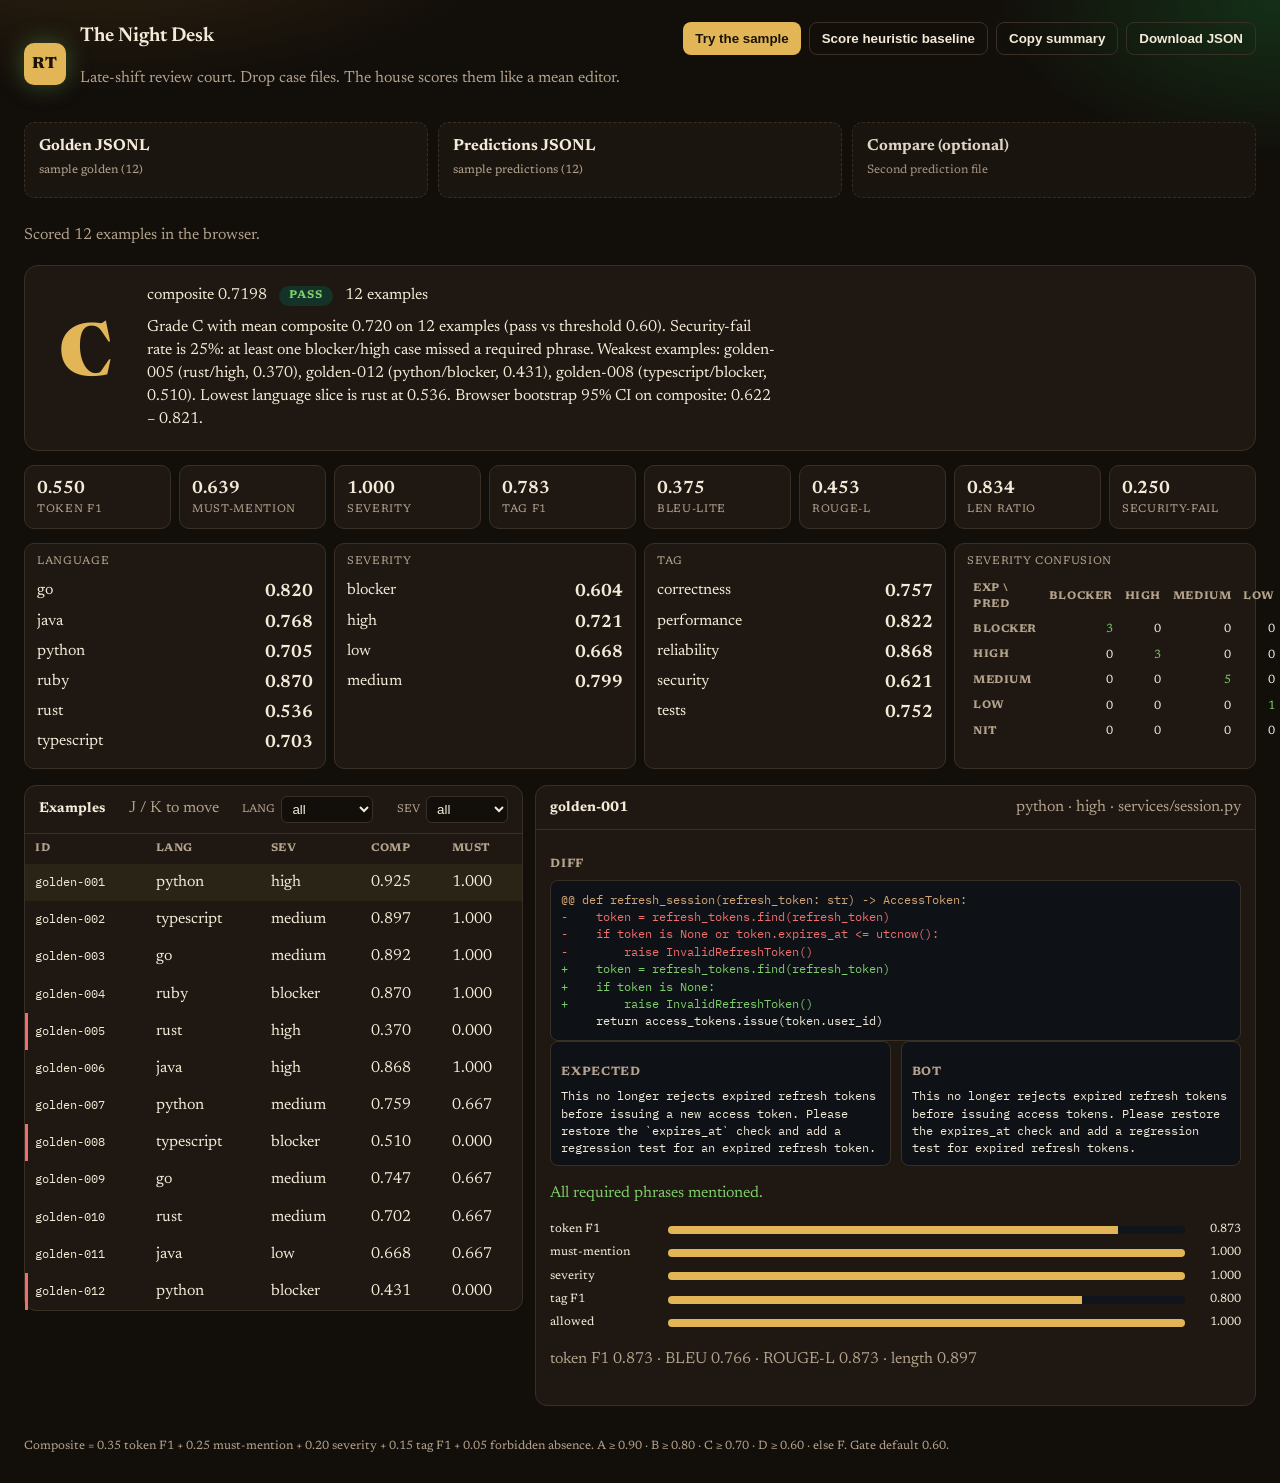
==== commit 8183075f: "Night Desk: editorial case-file studio for scoring review bots." ====
--- a/src/review_tuner/studio_web/index.html
+++ b/src/review_tuner/studio_web/index.html
@@ -3,7 +3,9 @@
 <head>
   <meta charset="utf-8">
   <meta name="viewport" content="width=device-width, initial-scale=1">
-  <title>Review Tuner Studio</title>
+  <title>The Night Desk — Review Tuner</title>
+  <link rel="preconnect" href="https://fonts.googleapis.com">
+  <link href="https://fonts.googleapis.com/css2?family=IBM+Plex+Mono:wght@400;600&family=Newsreader:opsz,wght@6..72,500;6..72,700&display=swap" rel="stylesheet">
   <link rel="stylesheet" href="styles.css">
 </head>
 <body>
@@ -11,8 +13,8 @@
     <div class="brand">
       <span class="mark">RT</span>
       <div>
-        <h1>Review Tuner Studio</h1>
-        <p>Drop a golden JSONL and predictions. Scoring runs in the browser — same weights as CI.</p>
+        <h1>The Night Desk</h1>
+        <p>Late-shift review court. Drop case files. The house scores them like a mean editor.</p>
       </div>
     </div>
     <div class="top-actions">
--- a/src/review_tuner/studio_web/styles.css
+++ b/src/review_tuner/studio_web/styles.css
@@ -1,30 +1,33 @@
 :root {
-  --bg: #0b0d10;
-  --bg-2: #12151b;
-  --panel: #171b22;
-  --ink: #ece7db;
-  --muted: #9a9386;
-  --line: #2a3038;
+  --bg: #120e0a;
+  --bg-2: #1b1510;
+  --panel: #1f1812;
+  --ink: #f3ead8;
+  --muted: #b3a28c;
+  --line: #3a2f24;
   --accent: #e2b657;
-  --add: #5dcea6;
+  --add: #7dce6a;
   --del: #ef6f6c;
-  --hunk: #7eb6d6;
-  --pass: #5dcea6;
+  --hunk: #d4a574;
+  --pass: #7dce6a;
   --fail: #ef6f6c;
   --weak: #e2b657;
   --mono: "IBM Plex Mono", ui-monospace, SFMono-Regular, Menlo, Consolas, monospace;
-  --sans: "IBM Plex Sans", "Segoe UI", Helvetica, Arial, sans-serif;
+  --sans: Newsreader, "Iowan Old Style", Georgia, serif;
 }
 
 * { box-sizing: border-box; }
 html, body { margin: 0; min-height: 100%; }
 body {
-  font: 14px/1.45 var(--sans);
+  font: 16px/1.45 var(--sans);
   background:
-    radial-gradient(1200px 500px at 10% -10%, #1b2330 0%, transparent 55%),
+    radial-gradient(900px 420px at 8% -8%, #3a2a12 0%, transparent 50%),
+    radial-gradient(700px 380px at 100% 0%, #143018 0%, transparent 42%),
     var(--bg);
   color: var(--ink);
 }
+.mark { box-shadow: 0 0 24px rgba(125, 206, 106, 0.35); }
+.grade { font-family: Newsreader, serif; }
 
 .top {
   display: flex;
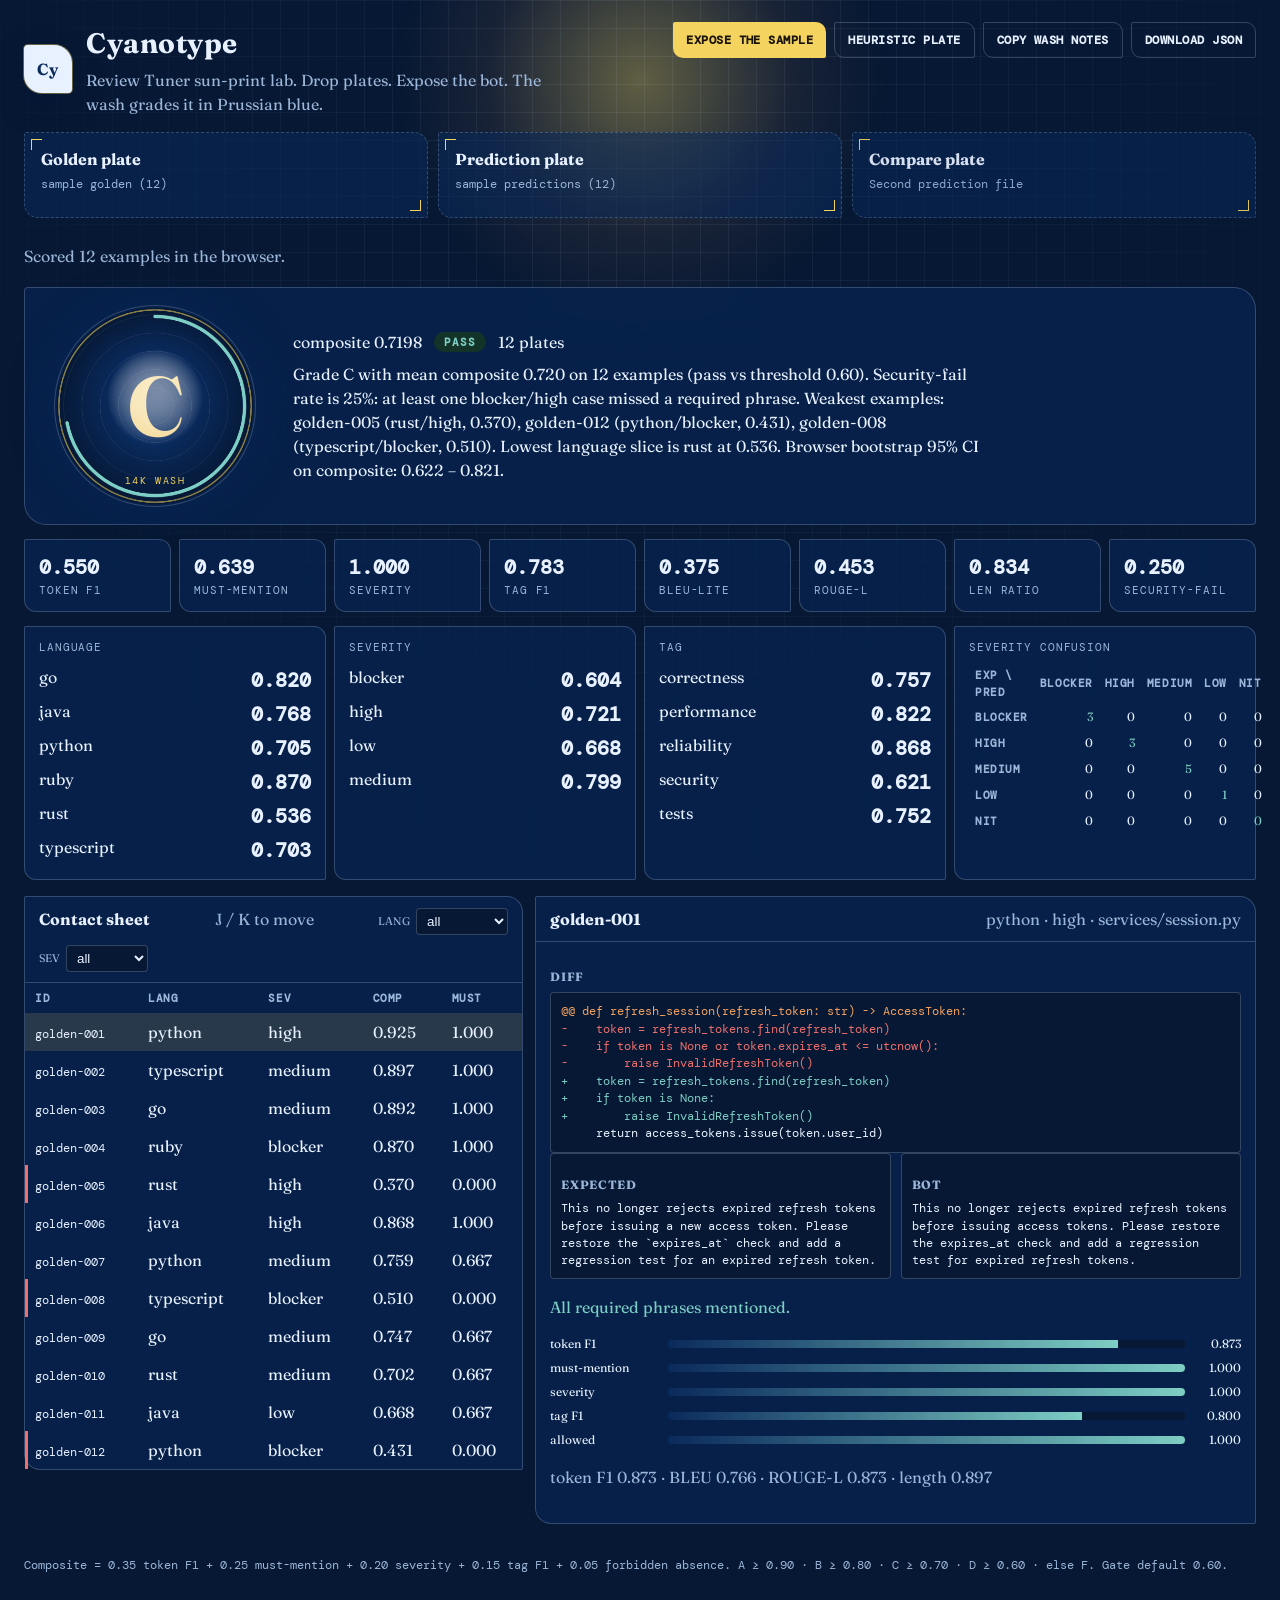
==== commit 72cc7bf8: "Review Tuner 1.0: Cyanotype print-lab studio Prussian-blue sun-print stage, circular exposure meter," ====
--- a/src/review_tuner/studio_web/index.html
+++ b/src/review_tuner/studio_web/index.html
@@ -3,24 +3,27 @@
 <head>
   <meta charset="utf-8">
   <meta name="viewport" content="width=device-width, initial-scale=1">
-  <title>The Night Desk — Review Tuner</title>
+  <title>Cyanotype — Review Tuner</title>
   <link rel="preconnect" href="https://fonts.googleapis.com">
-  <link href="https://fonts.googleapis.com/css2?family=IBM+Plex+Mono:wght@400;600&family=Newsreader:opsz,wght@6..72,500;6..72,700&display=swap" rel="stylesheet">
+  <link rel="preconnect" href="https://fonts.gstatic.com" crossorigin>
+  <link href="https://fonts.googleapis.com/css2?family=DM+Mono:wght@400;500&family=Fraunces:opsz,wght@9..144,500;9..144,700&display=swap" rel="stylesheet">
   <link rel="stylesheet" href="styles.css">
 </head>
 <body>
+  <div class="sun-lamp" aria-hidden="true"></div>
+  <div class="blueprint-grid" aria-hidden="true"></div>
   <header class="top">
     <div class="brand">
-      <span class="mark">RT</span>
+      <span class="mark">Cy</span>
       <div>
-        <h1>The Night Desk</h1>
-        <p>Late-shift review court. Drop case files. The house scores them like a mean editor.</p>
+        <h1>Cyanotype</h1>
+        <p>Review Tuner sun-print lab. Drop plates. Expose the bot. The wash grades it in Prussian blue.</p>
       </div>
     </div>
     <div class="top-actions">
-      <button type="button" id="sample-btn">Try the sample</button>
-      <button type="button" id="baseline-btn" class="ghost">Score heuristic baseline</button>
-      <button type="button" id="copy-summary" class="ghost">Copy summary</button>
+      <button type="button" id="sample-btn">Expose the sample</button>
+      <button type="button" id="baseline-btn" class="ghost">Heuristic plate</button>
+      <button type="button" id="copy-summary" class="ghost">Copy wash notes</button>
       <button type="button" id="download-json" class="ghost">Download JSON</button>
     </div>
   </header>
@@ -28,25 +31,29 @@
   <section class="drop-row" id="drop-row">
     <label class="drop" id="golden-drop">
       <input type="file" id="golden-file" accept=".jsonl,application/jsonl,text/plain">
-      <strong>Golden JSONL</strong>
-      <span id="golden-name">Drop or choose a file</span>
+      <strong>Golden plate</strong>
+      <span id="golden-name">Drop or choose a JSONL</span>
     </label>
     <label class="drop" id="pred-drop">
       <input type="file" id="pred-file" accept=".jsonl,application/jsonl,text/plain">
-      <strong>Predictions JSONL</strong>
-      <span id="pred-name">Drop or choose a file</span>
+      <strong>Prediction plate</strong>
+      <span id="pred-name">Drop or choose a JSONL</span>
     </label>
     <label class="drop optional" id="pred-b-drop">
       <input type="file" id="pred-b-file" accept=".jsonl,application/jsonl,text/plain">
-      <strong>Compare (optional)</strong>
-      <span id="pred-b-name">Second prediction file</span>
+      <strong>Compare plate</strong>
+      <span id="pred-b-name">Optional second print</span>
     </label>
   </section>
 
-  <p class="status" id="status">Load files or try the sample to score a review bot.</p>
+  <p class="status" id="status">Load plates or expose the sample. The sun-print scores a review bot in the browser.</p>
 
   <section class="hero hidden" id="hero">
-    <div class="grade" id="grade">–</div>
+    <div class="print-stage">
+      <canvas id="print-bed" width="420" height="420" aria-hidden="true"></canvas>
+      <div class="grade" id="grade">–</div>
+      <p class="karat" id="karat-label">unexposed</p>
+    </div>
     <div class="hero-copy">
       <div class="hero-meta">
         <span id="composite">composite —</span>
@@ -64,7 +71,7 @@
   <section class="workspace hidden" id="workspace">
     <div class="list-pane">
       <div class="pane-head">
-        <h2>Examples</h2>
+        <h2>Contact sheet</h2>
         <span class="hint">J / K to move</span>
         <label class="filter">
           Lang
@@ -92,11 +99,11 @@
     </div>
     <div class="inspect-pane" id="inspector">
       <div class="pane-head">
-        <h2 id="inspect-title">Inspector</h2>
+        <h2 id="inspect-title">Loupe</h2>
         <span id="inspect-meta" class="hint"></span>
       </div>
       <div id="inspect-body" class="inspect-body">
-        <p class="hint">Select an example.</p>
+        <p class="hint">Select a frame on the contact sheet.</p>
       </div>
     </div>
   </section>
--- a/src/review_tuner/studio_web/styles.css
+++ b/src/review_tuner/studio_web/styles.css
@@ -1,33 +1,72 @@
 :root {
-  --bg: #120e0a;
-  --bg-2: #1b1510;
-  --panel: #1f1812;
-  --ink: #f3ead8;
-  --muted: #b3a28c;
-  --line: #3a2f24;
-  --accent: #e2b657;
-  --add: #7dce6a;
+  --bg: #061833;
+  --bg-2: #0a2a5c;
+  --panel: rgba(8, 36, 82, 0.72);
+  --ink: #e8f1ff;
+  --muted: #9bb6d8;
+  --line: rgba(214, 228, 255, 0.22);
+  --accent: #f4d35e;
+  --add: #7dcec4;
   --del: #ef6f6c;
-  --hunk: #d4a574;
-  --pass: #7dce6a;
+  --hunk: #f4a261;
+  --pass: #7dcec4;
   --fail: #ef6f6c;
-  --weak: #e2b657;
-  --mono: "IBM Plex Mono", ui-monospace, SFMono-Regular, Menlo, Consolas, monospace;
-  --sans: Newsreader, "Iowan Old Style", Georgia, serif;
+  --weak: #f4d35e;
+  --prussian: #0a2a5c;
+  --bleach: #e8f1ff;
+  --ferric: #c45c26;
+  --mono: "DM Mono", ui-monospace, SFMono-Regular, Menlo, Consolas, monospace;
+  --sans: Fraunces, "Iowan Old Style", Georgia, serif;
 }
 
 * { box-sizing: border-box; }
 html, body { margin: 0; min-height: 100%; }
+
 body {
-  font: 16px/1.45 var(--sans);
-  background:
-    radial-gradient(900px 420px at 8% -8%, #3a2a12 0%, transparent 50%),
-    radial-gradient(700px 380px at 100% 0%, #143018 0%, transparent 42%),
-    var(--bg);
+  font: 16px/1.5 var(--sans);
   color: var(--ink);
-}
-.mark { box-shadow: 0 0 24px rgba(125, 206, 106, 0.35); }
-.grade { font-family: Newsreader, serif; }
+  background: var(--bg);
+  position: relative;
+}
+
+.blueprint-grid {
+  pointer-events: none;
+  position: fixed;
+  inset: 0;
+  z-index: 0;
+  background-image:
+    linear-gradient(rgba(214, 228, 255, 0.07) 1px, transparent 1px),
+    linear-gradient(90deg, rgba(214, 228, 255, 0.07) 1px, transparent 1px);
+  background-size: 28px 28px;
+  mask-image: radial-gradient(circle at 50% 18%, #000 12%, transparent 78%);
+}
+
+.sun-lamp {
+  pointer-events: none;
+  position: fixed;
+  top: -180px;
+  left: 50%;
+  z-index: 0;
+  width: 520px;
+  height: 520px;
+  transform: translateX(-50%);
+  border-radius: 50%;
+  background: radial-gradient(circle, rgba(244, 211, 94, 0.38), rgba(244, 162, 97, 0.08) 42%, transparent 68%);
+  animation: lamp-breathe 6s ease-in-out infinite;
+}
+
+@keyframes lamp-breathe {
+  0%, 100% { opacity: 0.7; transform: translateX(-50%) scale(1); }
+  50% { opacity: 1; transform: translateX(-50%) scale(1.06); }
+}
+
+body > header,
+body > section,
+body > p,
+body > footer {
+  position: relative;
+  z-index: 1;
+}
 
 .top {
   display: flex;
@@ -36,25 +75,54 @@
   align-items: flex-start;
   padding: 22px 24px 8px;
 }
+
 .brand { display: flex; gap: 14px; align-items: center; }
+
 .mark {
-  width: 42px; height: 42px; border-radius: 10px;
-  display: grid; place-items: center;
-  background: var(--accent); color: #1a1408;
-  font-weight: 800; letter-spacing: 0.04em;
-}
-h1 { margin: 0; font-size: 20px; font-weight: 650; }
+  width: 48px;
+  height: 48px;
+  border-radius: 4px 18px 4px 18px;
+  display: grid;
+  place-items: center;
+  background: var(--bleach);
+  color: var(--prussian);
+  font-weight: 700;
+  letter-spacing: 0.04em;
+  font-family: var(--sans);
+  box-shadow: 0 0 0 1px rgba(244, 211, 94, 0.4), 0 12px 30px rgba(0, 20, 60, 0.35);
+}
+
+h1 {
+  margin: 0;
+  font-size: 28px;
+  font-weight: 700;
+  letter-spacing: 0.02em;
+}
+
 .brand p, .hint, footer, .status { color: var(--muted); }
+.brand p { margin: 4px 0 0; max-width: 46ch; }
 .top-actions { display: flex; gap: 8px; flex-wrap: wrap; }
 
 button {
-  background: var(--accent); color: #1a1408; border: 0;
-  border-radius: 8px; padding: 8px 12px; font-weight: 650; cursor: pointer;
-}
+  background: var(--accent);
+  color: #1a1408;
+  border: 0;
+  border-radius: 2px 10px 2px 10px;
+  padding: 9px 13px;
+  font-weight: 650;
+  cursor: pointer;
+  font-family: var(--mono);
+  font-size: 12px;
+  letter-spacing: 0.04em;
+  text-transform: uppercase;
+}
+
 button.ghost {
-  background: transparent; color: var(--ink);
-  border: 1px solid var(--line);
-}
+  background: transparent;
+  color: var(--ink);
+  border: 1px solid var(--line);
+}
+
 button:hover { filter: brightness(1.08); }
 
 .drop-row {
@@ -63,47 +131,111 @@
   gap: 10px;
   padding: 8px 24px 0;
 }
+
 .drop {
   border: 1px dashed var(--line);
-  background: var(--bg-2);
-  border-radius: 10px;
-  padding: 12px 14px;
+  background: rgba(10, 42, 92, 0.55);
+  border-radius: 2px 14px 2px 14px;
+  padding: 14px 16px;
   cursor: pointer;
-  min-height: 76px;
+  min-height: 86px;
   display: flex;
   flex-direction: column;
   gap: 4px;
-}
-.drop.optional { opacity: 0.9; }
-.drop.hot { border-color: var(--accent); background: #1d1a12; }
+  position: relative;
+}
+
+.drop::before,
+.drop::after {
+  content: "";
+  position: absolute;
+  width: 10px;
+  height: 10px;
+  border: 1px solid var(--accent);
+}
+
+.drop::before { top: 6px; left: 6px; border-right: 0; border-bottom: 0; }
+.drop::after { right: 6px; bottom: 6px; border-left: 0; border-top: 0; }
+
+.drop.optional { opacity: 0.92; }
+.drop.hot { border-color: var(--accent); background: rgba(244, 211, 94, 0.12); }
 .drop input { display: none; }
-.drop span { color: var(--muted); font-size: 12px; word-break: break-all; }
+.drop span { color: var(--muted); font-size: 12px; word-break: break-all; font-family: var(--mono); }
 
 .status { padding: 10px 24px 0; min-height: 2.2em; }
 .status.error { color: var(--fail); }
 
 .hero {
-  margin: 16px 24px 0;
+  margin: 18px 24px 0;
   background: var(--panel);
   border: 1px solid var(--line);
-  border-radius: 14px;
+  border-radius: 4px 22px 4px 22px;
   padding: 18px 20px;
-  display: flex;
-  gap: 22px;
+  display: grid;
+  grid-template-columns: 220px minmax(0, 1fr);
+  gap: 28px;
   align-items: center;
-}
+  backdrop-filter: blur(10px);
+}
+
+.print-stage {
+  position: relative;
+  width: 200px;
+  height: 200px;
+  margin: 0 auto;
+}
+
+#print-bed {
+  position: absolute;
+  inset: 0;
+  width: 100%;
+  height: 100%;
+  border-radius: 50%;
+  box-shadow: 0 0 0 1px rgba(232, 241, 255, 0.2), 0 0 40px rgba(8, 40, 90, 0.6);
+}
+
 .grade {
-  font-size: 72px; font-weight: 800; line-height: 1; min-width: 80px; text-align: center;
-}
-.grade.A { color: var(--pass); }
-.grade.B { color: #8be0b8; }
-.grade.C, .grade.D { color: var(--weak); }
-.grade.F { color: var(--fail); }
+  position: absolute;
+  inset: 0;
+  display: grid;
+  place-items: center;
+  font-size: 84px;
+  font-weight: 700;
+  line-height: 1;
+  color: var(--bleach);
+  text-shadow: 0 8px 24px rgba(6, 24, 51, 0.55);
+  mix-blend-mode: screen;
+}
+
+.grade.A { color: #d8fff6; }
+.grade.B { color: #c9e8ff; }
+.grade.C, .grade.D { color: var(--accent); }
+.grade.F { color: #ffc4c2; }
+
+.karat {
+  position: absolute;
+  left: 0;
+  right: 0;
+  bottom: 18px;
+  margin: 0;
+  text-align: center;
+  font-family: var(--mono);
+  font-size: 10px;
+  letter-spacing: 0.16em;
+  text-transform: uppercase;
+  color: var(--accent);
+}
+
 .hero-meta { display: flex; gap: 12px; align-items: center; flex-wrap: wrap; }
 .hero-copy p { margin: 8px 0 0; max-width: 70ch; }
 .chip {
-  border-radius: 999px; padding: 2px 10px; font-size: 11px;
-  letter-spacing: 0.08em; text-transform: uppercase; font-weight: 700;
+  border-radius: 999px;
+  padding: 2px 10px;
+  font-size: 11px;
+  letter-spacing: 0.08em;
+  text-transform: uppercase;
+  font-weight: 700;
+  font-family: var(--mono);
 }
 .chip.pass { background: #143328; color: var(--pass); }
 .chip.weak { background: #3a2e12; color: var(--weak); }
@@ -115,18 +247,29 @@
   grid-template-columns: repeat(auto-fit, minmax(140px, 1fr));
   gap: 8px;
 }
+
 .metric, .slice-card {
   background: var(--panel);
   border: 1px solid var(--line);
-  border-radius: 10px;
-  padding: 10px 12px;
-}
+  border-radius: 2px 12px 2px 12px;
+  padding: 12px 14px;
+}
+
 .metric .value, .slice-card .value {
   font-variant-numeric: tabular-nums;
-  font-size: 18px;
+  font-size: 20px;
   font-weight: 650;
-}
-.metric .label, .slice-card .label { color: var(--muted); font-size: 11px; text-transform: uppercase; letter-spacing: 0.06em; }
+  font-family: var(--mono);
+}
+
+.metric .label, .slice-card .label {
+  color: var(--muted);
+  font-size: 11px;
+  text-transform: uppercase;
+  letter-spacing: 0.08em;
+  font-family: var(--mono);
+}
+
 .slices { grid-template-columns: repeat(auto-fit, minmax(220px, 1fr)); }
 .slice-card ul { list-style: none; margin: 8px 0 0; padding: 0; }
 .slice-card li { display: flex; justify-content: space-between; gap: 12px; font-variant-numeric: tabular-nums; padding: 2px 0; }
@@ -138,26 +281,39 @@
   padding: 16px 24px 24px;
   align-items: start;
 }
+
 .list-pane, .inspect-pane {
   background: var(--panel);
   border: 1px solid var(--line);
-  border-radius: 12px;
+  border-radius: 2px 16px 2px 16px;
   min-height: 420px;
-}
+  backdrop-filter: blur(10px);
+}
+
 .pane-head {
-  display: flex; justify-content: space-between; align-items: baseline;
-  padding: 10px 14px; border-bottom: 1px solid var(--line);
-}
-.pane-head h2 { margin: 0; font-size: 14px; }
+  display: flex;
+  justify-content: space-between;
+  align-items: baseline;
+  padding: 10px 14px;
+  border-bottom: 1px solid var(--line);
+  gap: 10px;
+  flex-wrap: wrap;
+}
+
+.pane-head h2 { margin: 0; font-size: 16px; }
 .filter { display: flex; gap: 6px; align-items: center; color: var(--muted); font-size: 11px; text-transform: uppercase; }
 .filter select {
-  background: var(--bg); color: var(--ink); border: 1px solid var(--line);
-  border-radius: 6px; padding: 4px 6px;
-}
+  background: #061833;
+  color: var(--ink);
+  border: 1px solid var(--line);
+  border-radius: 4px;
+  padding: 4px 6px;
+}
+
 .waterfall { margin: 12px 0; display: grid; gap: 6px; }
 .wf-row { display: grid; grid-template-columns: 110px minmax(0, 1fr) 48px; gap: 8px; align-items: center; font-size: 12px; }
-.wf-track { height: 8px; background: #10141b; border-radius: 99px; overflow: hidden; }
-.wf-track span { display: block; height: 100%; background: var(--accent); }
+.wf-track { height: 8px; background: #061833; border-radius: 99px; overflow: hidden; }
+.wf-track span { display: block; height: 100%; background: linear-gradient(90deg, #0a2a5c, #7dcec4); }
 .wf-row em { font-style: normal; font-variant-numeric: tabular-nums; text-align: right; }
 .confusion { width: 100%; margin-top: 8px; font-size: 12px; }
 .confusion th, .confusion td { padding: 4px 6px; text-align: right; }
@@ -165,10 +321,10 @@
 .table-wrap { overflow: auto; max-height: 640px; }
 table { width: 100%; border-collapse: collapse; font-variant-numeric: tabular-nums; }
 th, td { padding: 7px 10px; text-align: left; }
-th { color: var(--muted); font-size: 11px; letter-spacing: 0.05em; text-transform: uppercase; }
+th { color: var(--muted); font-size: 11px; letter-spacing: 0.05em; text-transform: uppercase; font-family: var(--mono); }
 tbody tr { cursor: pointer; }
-tbody tr:hover { background: #1f2630; }
-tbody tr.active { background: #2a2416; }
+tbody tr:hover { background: rgba(232, 241, 255, 0.06); }
+tbody tr.active { background: rgba(244, 211, 94, 0.14); }
 tbody tr.security td:first-child { box-shadow: inset 3px 0 0 var(--fail); }
 code { font-family: var(--mono); font-size: 12px; }
 
@@ -176,13 +332,23 @@
 .inspect-body h3 { margin: 14px 0 6px; font-size: 12px; color: var(--muted); text-transform: uppercase; letter-spacing: 0.06em; }
 .split { display: grid; grid-template-columns: 1fr 1fr; gap: 10px; }
 .pane-block {
-  background: #0e1116; border-radius: 8px; padding: 8px 10px; border: 1px solid var(--line);
+  background: #061833;
+  border-radius: 4px;
+  padding: 8px 10px;
+  border: 1px solid var(--line);
 }
 .pane-block pre, .diff {
-  white-space: pre-wrap; margin: 0;
+  white-space: pre-wrap;
+  margin: 0;
   font: 12px/1.45 var(--mono);
 }
-.diff { background: #0e1116; border-radius: 8px; padding: 10px; border: 1px solid var(--line); overflow: auto; }
+.diff {
+  background: #061833;
+  border-radius: 4px;
+  padding: 10px;
+  border: 1px solid var(--line);
+  overflow: auto;
+}
 .diff .add { color: var(--add); }
 .diff .del { color: var(--del); }
 .diff .hunk { color: var(--hunk); }
@@ -192,9 +358,13 @@
 .hidden { display: none; }
 .compare-line { color: var(--accent); }
 
-footer { padding: 8px 24px 28px; font-size: 12px; }
+footer { padding: 8px 24px 28px; font-size: 12px; font-family: var(--mono); }
 
 @media (max-width: 900px) {
-  .drop-row, .workspace, .split { grid-template-columns: 1fr; }
+  .drop-row, .workspace, .split, .hero { grid-template-columns: 1fr; }
   .top { flex-direction: column; }
 }
+
+@media (prefers-reduced-motion: reduce) {
+  .sun-lamp { animation: none; }
+}
